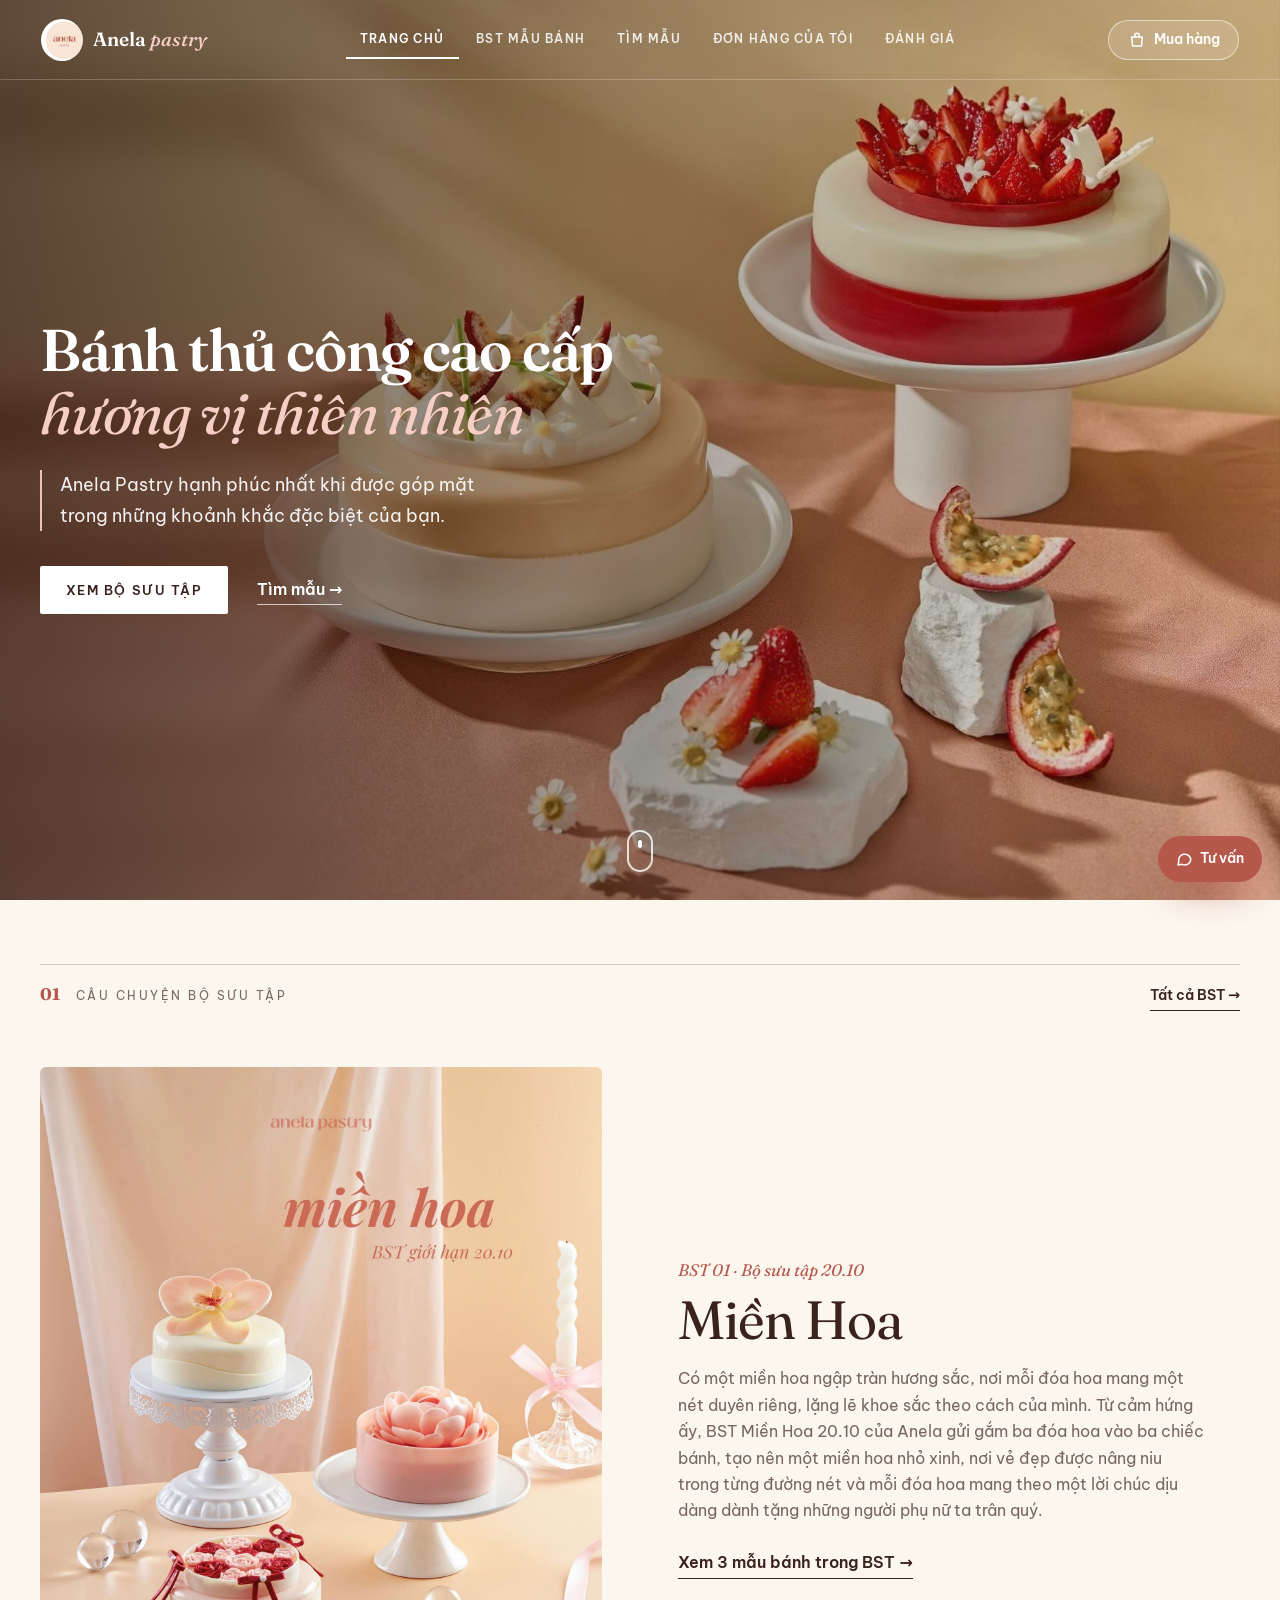
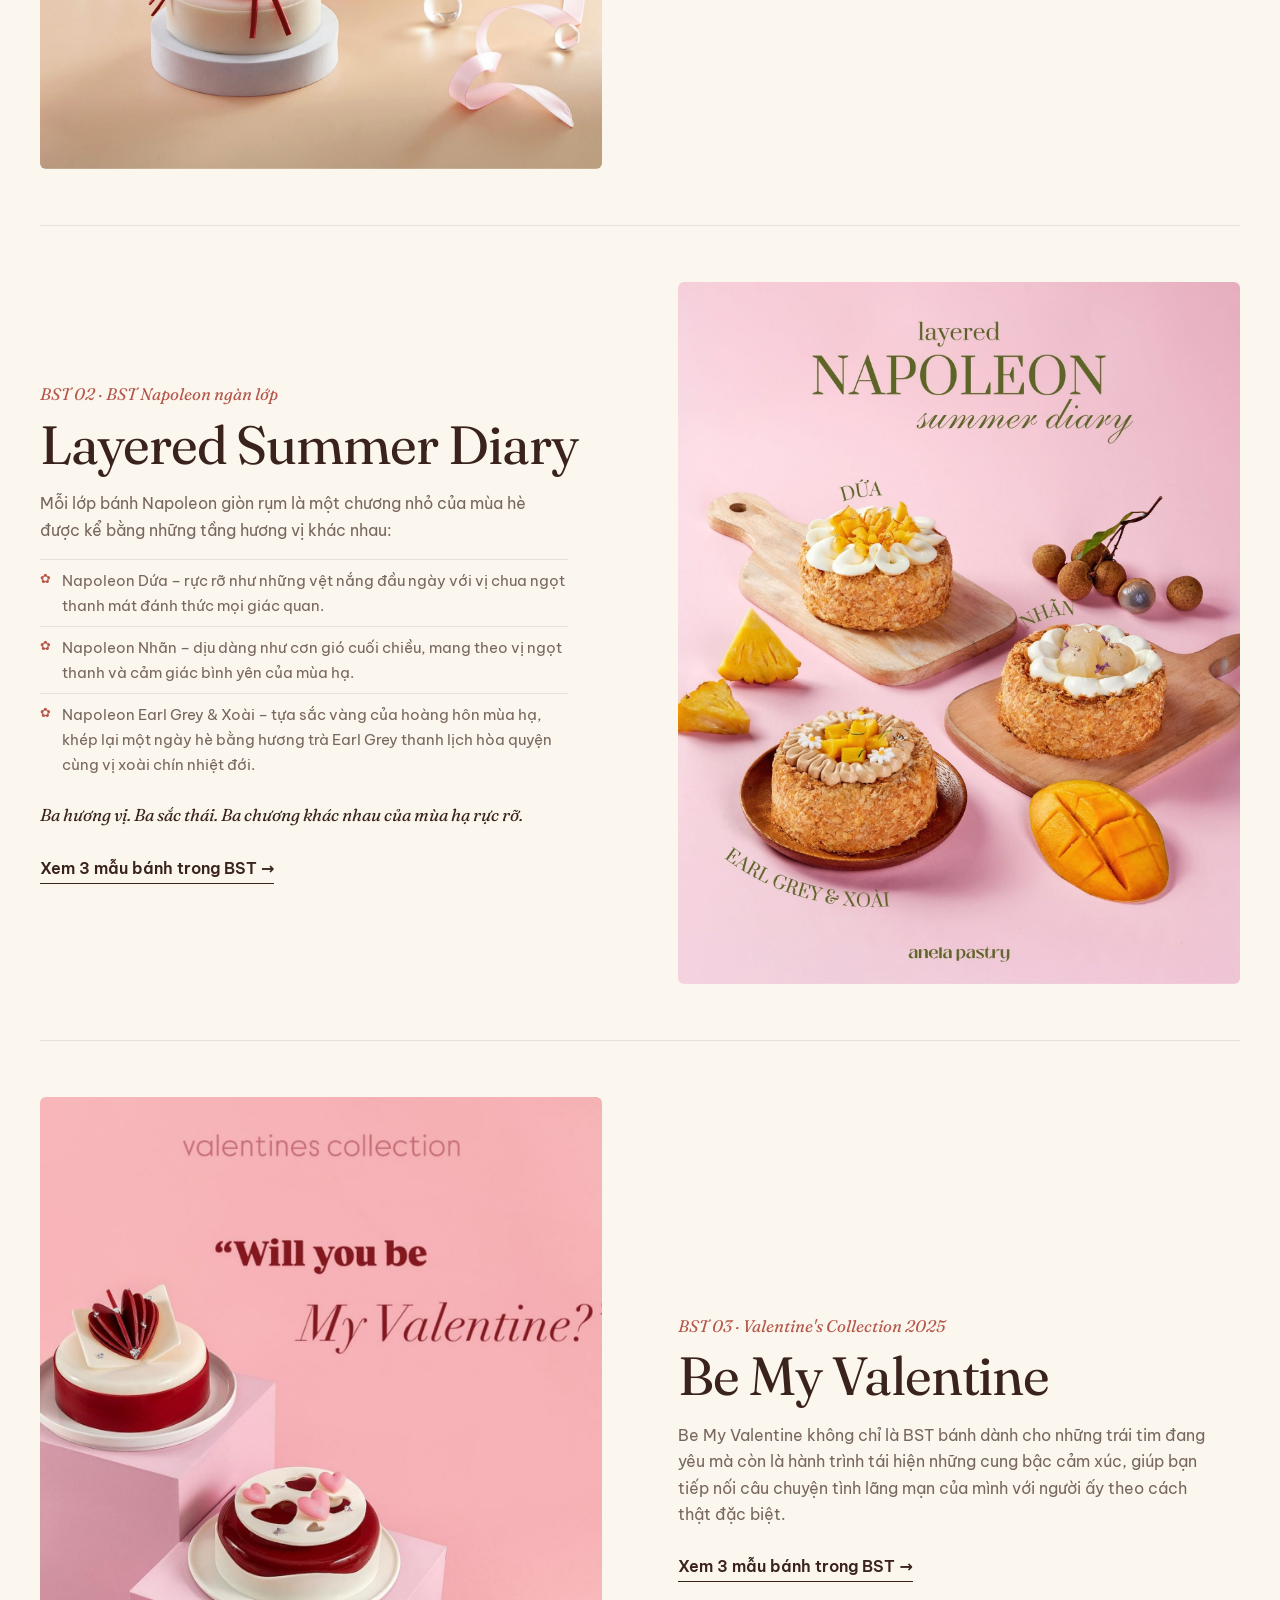
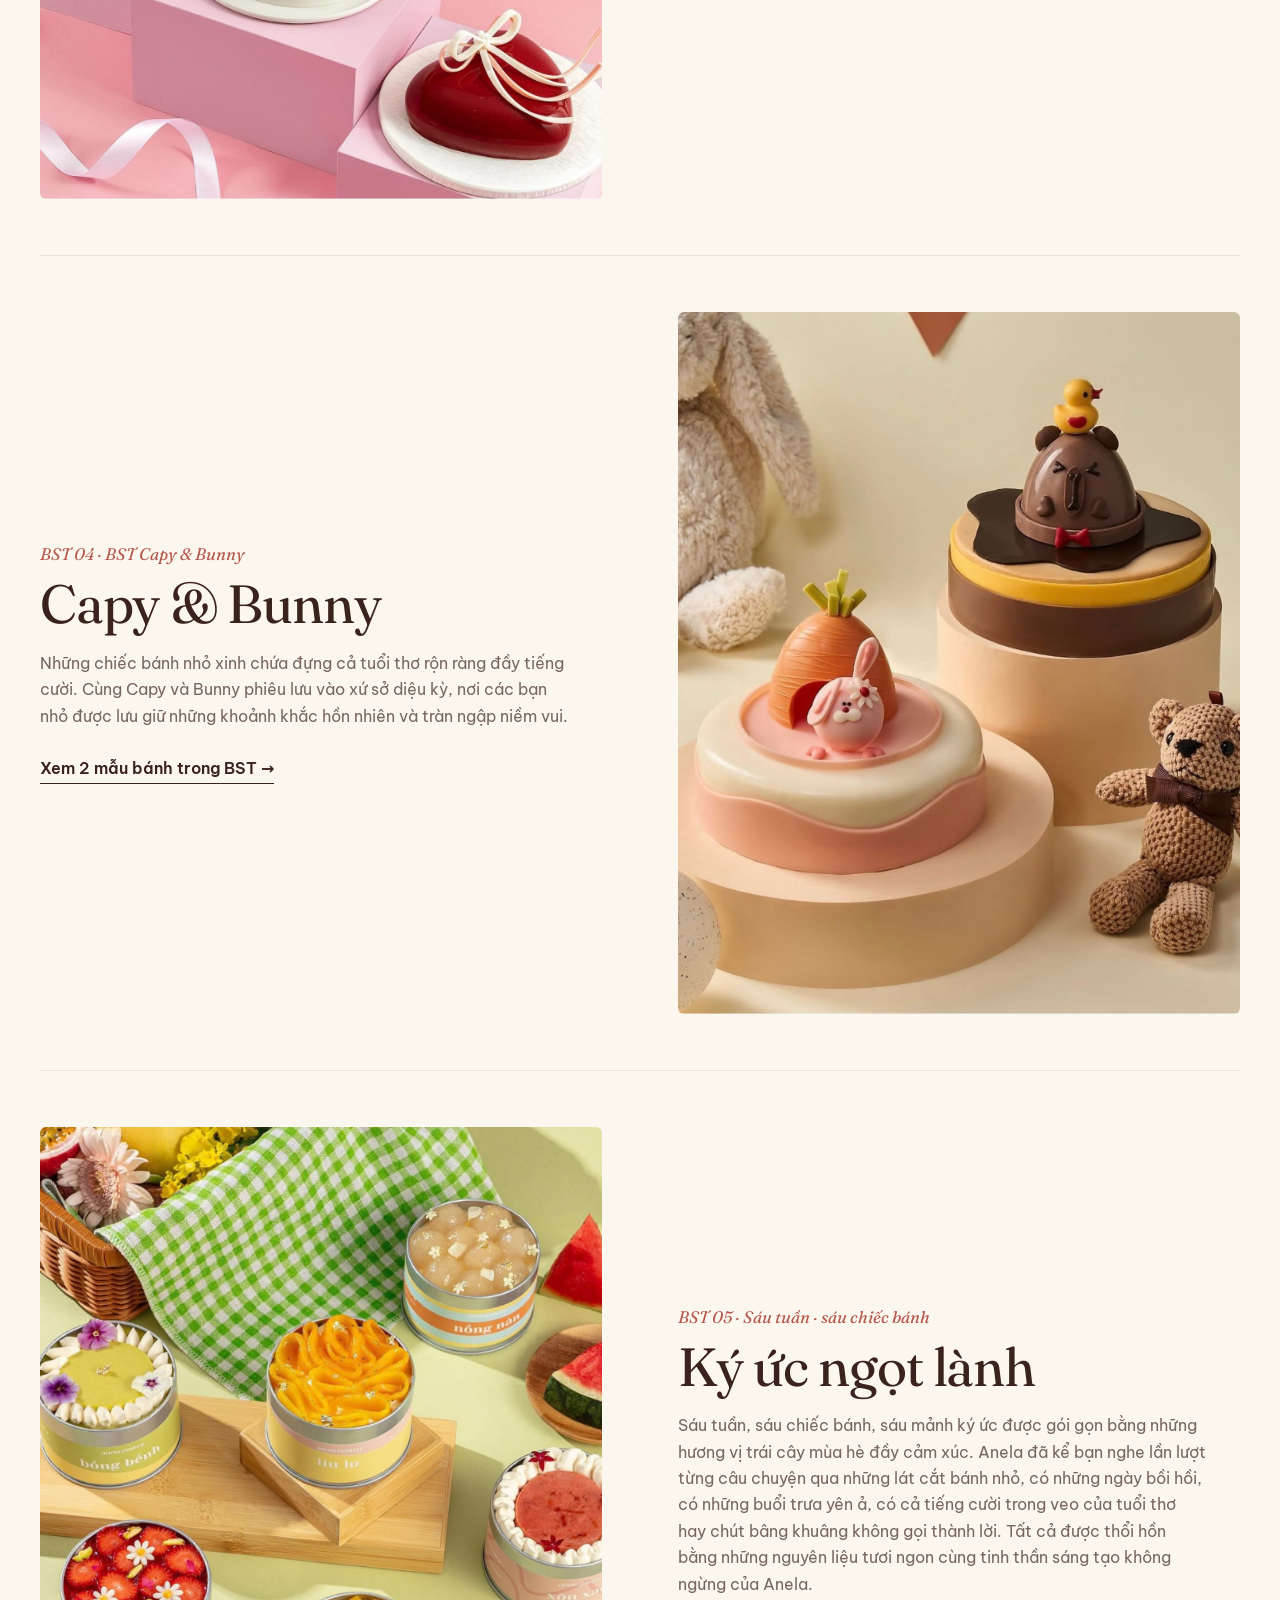
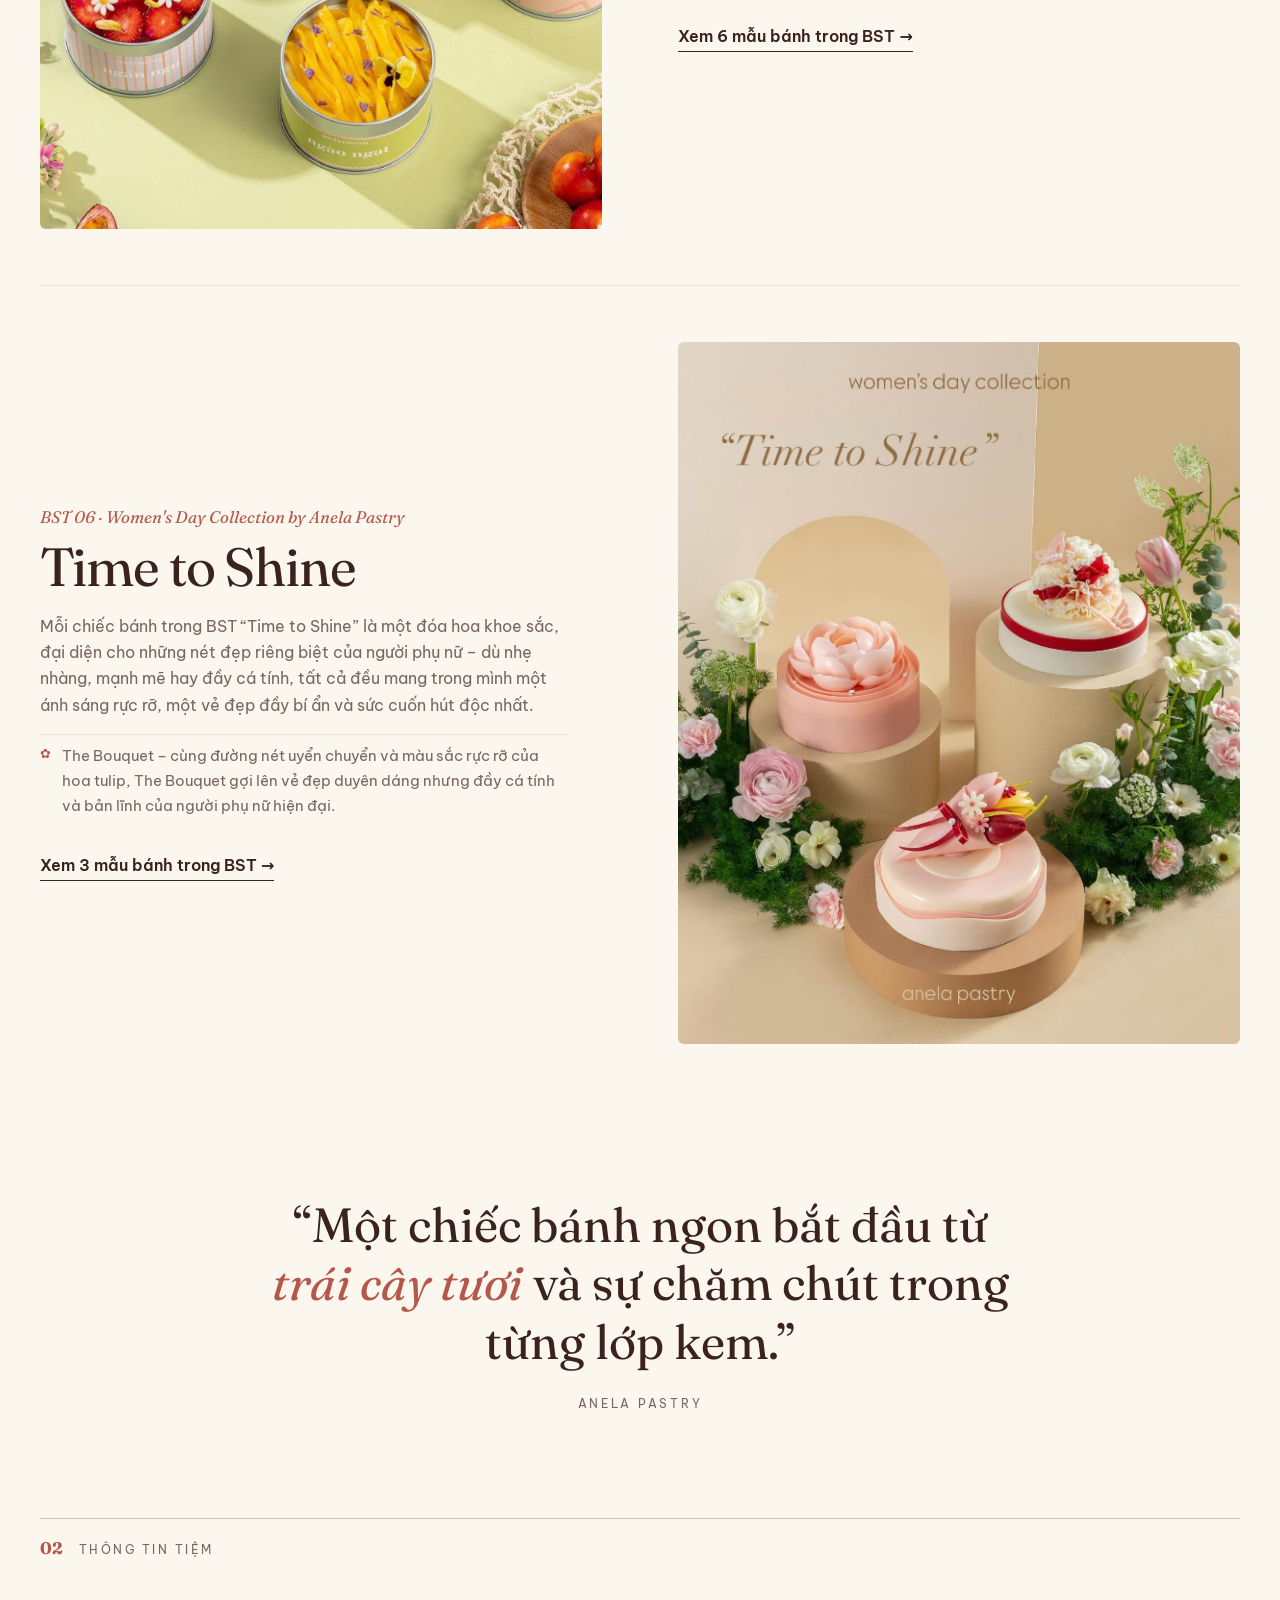
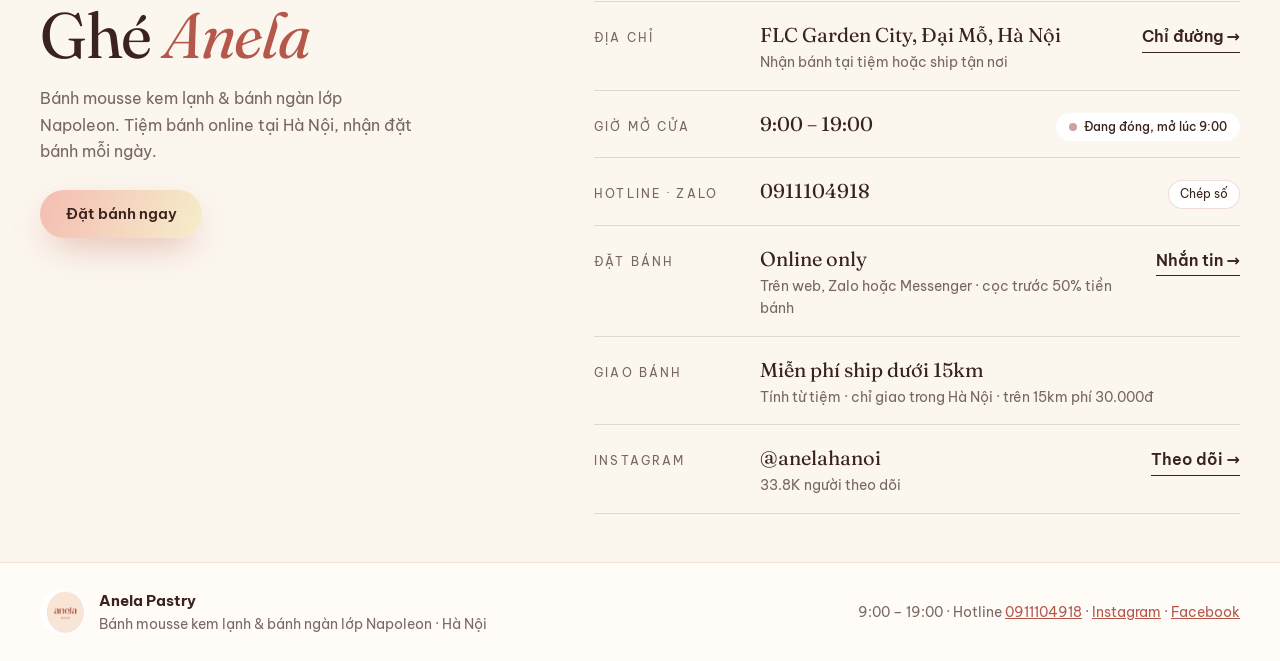
==== index.html @ 932317d9 "Web tiệm bánh Anela Pastry Trang chủ, BST mẫu bánh, Tìm mẫu, Mua hàng (phí ship theo phường/xã, cọc " ====
<!doctype html>
<html lang="vi">
<head>
  <meta charset="utf-8">
  <meta name="viewport" content="width=device-width, initial-scale=1">
  <title>Anela Pastry – Bánh mousse kem lạnh & ngàn lớp Hà Nội</title>
  <meta name="description" content="Anela Pastry – tiệm bánh online tại Hà Nội: bánh mousse kem lạnh, bánh ngàn lớp Napoleon, chiffon, cheesecake, bánh cưới. Nhận tại tiệm & ship tận nơi.">
  <link rel="icon" href="images/logo.png">
  <link rel="preconnect" href="https://fonts.googleapis.com">
  <link rel="preconnect" href="https://fonts.gstatic.com" crossorigin>
  <link href="https://fonts.googleapis.com/css2?family=Be+Vietnam+Pro:wght@300;400;500;600;700&family=Fraunces:ital,opsz,wght@0,9..144,400..700;1,9..144,400..700&display=swap" rel="stylesheet">
  <link rel="stylesheet" href="css/style.css">
</head>
<body data-page="home" class="phang">
  <div id="site-header"></div>

  <main>
    <section class="hero-anh">
      <div class="wrap hero-anh-noi">
        <h1><span>Bánh thủ công cao cấp</span> <em>hương vị thiên nhiên</em></h1>
        <p class="hero-quote">Anela Pastry hạnh phúc nhất khi được góp mặt trong những khoảnh khắc đặc biệt của bạn.</p>
        <div class="hero-actions">
          <a class="btn btn-sang" href="bo-suu-tap.html">Xem bộ sưu tập</a>
          <a class="hero-link" href="tim-mau.html">Tìm mẫu →</a>
        </div>
      </div>
      <a class="hero-cuon" href="#bst" aria-label="Cuộn xuống xem bộ sưu tập"></a>
    </section>

    <section class="wrap toc-khoi" id="bst">
      <div class="rule"><b>01</b> Câu chuyện bộ sưu tập <a class="text-link" href="bo-suu-tap.html">Tất cả BST →</a></div>
      <div id="stories"></div>
    </section>

    <section class="wrap pull">
      <blockquote>“Một chiếc bánh ngon bắt đầu từ <em>trái cây tươi</em> và sự chăm chút trong từng lớp kem.”</blockquote>
      <cite>Anela Pastry</cite>
    </section>

    <section class="wrap">
      <div class="rule"><b>02</b> Thông tin tiệm</div>
      <div class="visit" id="visit"></div>
    </section>
  </main>

  <div id="site-footer"></div>
  <script src="js/data.js"></script>
  <script src="js/app.js"></script>
</body>
</html>
---- css/style.css ----
/* =====================================================================
   ANELA PASTRY: nền kem hồng, khung kính, điểm nhấn hồng – kem – xanh lá
   Muốn đổi màu cả trang: sửa các biến trong :root
   ===================================================================== */
:root {
  --green: #A9D18E;
  --peach: #F2D1C2;
  --cream: #F5EBC9;
  --pink: #F6CEC6;

  --bg: #FAF0E6;
  --fg: #3A221D;
  --muted: rgba(58, 34, 29, .68);
  --accent: #B5574B;
  --accent-dark: #93423A;
  --ok: #4F8A36;
  --line: rgba(181, 87, 75, .16);
  --card: #FFFFFF;
  --khung: linear-gradient(165deg, rgba(255, 252, 247, .94) 0%, rgba(253, 234, 226, .9) 100%);
  --khung-vien: rgba(181, 87, 75, .2);
  --khung-bong: 0 18px 44px -22px rgba(140, 70, 50, .38);
  --grad: linear-gradient(110deg, #F6CEC6, #F5EBC9 45%, #A9D18E);
  --grad-chu: linear-gradient(110deg, #B5574B, #DE8170 42%, #6FA552 88%);
  --r: 26px;
  --font-display: "Fraunces", Georgia, serif;
  --font-body: "Be Vietnam Pro", system-ui, -apple-system, "Segoe UI", sans-serif;
}

*, *::before, *::after { box-sizing: border-box; }
html { -webkit-text-size-adjust: 100%; scroll-behavior: smooth; }
body {
  margin: 0;
  font-family: var(--font-body);
  font-size: 16px;
  line-height: 1.65;
  color: var(--fg);
  background: radial-gradient(1200px 700px at 80% -10%, #F6CEC6, transparent 70%), var(--bg);
  overflow-x: hidden;
  min-height: 100vh; display: flex; flex-direction: column;
}
img { max-width: 100%; display: block; }
a { color: inherit; }
h1, h2, h3, p, dl, dd, dt, ul, figure { margin: 0; }
ul { padding: 0; list-style: none; }
button, input, select, textarea { font: inherit; color: inherit; }
[hidden] { display: none !important; }
:focus-visible { outline: 2px solid var(--accent); outline-offset: 3px; border-radius: 8px; }
.sr-only { position: absolute; width: 1px; height: 1px; overflow: hidden; clip: rect(0 0 0 0); white-space: nowrap; }
.wrap { width: min(1200px, 100% - 32px); margin-inline: auto; }
.muted { color: var(--muted); }

.grad { background: var(--grad-chu); -webkit-background-clip: text; background-clip: text; color: transparent; }
h1, h2 { font-family: var(--font-display); font-weight: 600; line-height: 1.06; letter-spacing: -.02em; text-wrap: balance; }
h1 { font-size: clamp(2.5rem, 6.4vw, 5rem); margin-block: 1rem 1.1rem; }
h2 { font-size: clamp(2rem, 4.6vw, 3.3rem); }
h3 { font-family: var(--font-display); font-weight: 600; font-size: 1.22rem; line-height: 1.25; }
.eyebrow {
  display: inline-flex; align-items: center; gap: .6rem;
  font-size: .76rem; font-weight: 600; letter-spacing: .16em; text-transform: uppercase; color: var(--accent);
}
.eyebrow::before { content: ""; width: 28px; height: 2px; background: var(--grad-chu); border-radius: 2px; }
.eyebrow span { color: var(--muted); }

/* ---------- Nền lung linh ---------- */
.aurora { position: fixed; inset: 0; z-index: -2; overflow: hidden; pointer-events: none; }
.aurora i { position: absolute; width: 55vmax; height: 55vmax; border-radius: 50%; filter: blur(80px); opacity: .7; animation: troi 26s ease-in-out infinite alternate; }
.aurora i:nth-child(1) { background: #F6CEC6; left: -15vmax; top: -12vmax; }
.aurora i:nth-child(2) { background: #F5EBC9; right: -20vmax; top: 12vmax; animation-delay: -8s; }
.aurora i:nth-child(3) { background: #A9D18E; left: 10vmax; bottom: -34vmax; opacity: .45; animation-delay: -16s; }
@keyframes troi { to { transform: translate3d(5vmax, 7vmax, 0) scale(1.12); } }
.progress { position: fixed; top: 0; left: 0; right: 0; height: 3px; z-index: 120; background: var(--grad-chu); transform-origin: 0 50%; transform: scaleX(0); }

/* ---------- Nút ---------- */
.btn {
  display: inline-flex; align-items: center; justify-content: center; gap: .5rem;
  min-height: 48px; padding: .6rem 1.6rem; border-radius: 999px; border: 0; cursor: pointer;
  font-weight: 600; font-size: .95rem; text-decoration: none; color: var(--fg);
  transition: transform .3s cubic-bezier(.2, .9, .3, 1.4), box-shadow .3s, background-position .6s;
}
.btn:hover { transform: translateY(-2px); }
.btn:active { transform: translateY(0); }
.btn-primary { background: linear-gradient(110deg, #F4BDB2, #F5EBC9 50%, #A9D18E); background-size: 200% 100%; box-shadow: 0 14px 36px -12px rgba(200, 110, 90, .6); }
.btn-primary:hover { background-position: 100% 0; }
.btn-ghost { background: var(--card); border: 1px solid var(--khung-vien); }
.btn-accent { background: var(--accent); color: #fff; box-shadow: 0 14px 30px -14px rgba(181, 87, 75, .8); }
.btn-accent:hover { background: var(--accent-dark); }
.btn-sm { min-height: 40px; padding: .35rem 1.15rem; font-size: .88rem; white-space: nowrap; }
.btn-lg { min-height: 58px; font-size: 1.05rem; }
.btn-block { width: 100%; }
.btn[disabled] { opacity: .5; cursor: not-allowed; transform: none; }
.link-arrow { font-weight: 600; text-decoration: none; color: var(--accent); white-space: nowrap; }
.link-arrow:hover { text-decoration: underline; }
.link-btn { border: 0; background: none; padding: 0; color: var(--muted); font-size: .85rem; cursor: pointer; text-decoration: underline; }
.link-btn:hover { color: var(--accent); }

/* ---------- Menu trên cùng ---------- */
.nav {
  position: fixed; top: 14px; left: 50%; transform: translateX(-50%); z-index: 100;
  width: min(1200px, 100% - 24px);
  display: flex; align-items: center; justify-content: space-between; gap: 1rem;
  padding: 8px 8px 8px 12px; border-radius: 999px;
  background: rgba(255, 249, 244, .84); border: 1px solid var(--khung-vien);
  backdrop-filter: blur(16px) saturate(1.3); -webkit-backdrop-filter: blur(16px) saturate(1.3);
  box-shadow: 0 16px 40px -24px rgba(140, 70, 50, .45);
}
.brand { display: flex; align-items: center; gap: .6rem; text-decoration: none; flex: none; }
.brand img { width: 42px; height: 42px; border-radius: 50%; object-fit: cover; }
.brand span { font-family: var(--font-display); font-weight: 600; font-size: 1.2rem; }
.brand em { font-weight: 500; color: var(--accent); }
.links { display: flex; gap: .2rem; }
.links a {
  padding: .5rem .9rem; border-radius: 999px; text-decoration: none; font-size: .92rem; font-weight: 500; color: var(--muted);
  transition: background .25s, color .25s;
}
.links a:hover { color: var(--fg); background: rgba(246, 206, 198, .5); }
.links a.active { color: var(--fg); background: var(--pink); }
.nav-phai { display: flex; align-items: center; gap: .4rem; flex: none; }
.cart-count {
  min-width: 22px; height: 22px; padding: 0 6px; border-radius: 11px;
  background: var(--accent); color: #fff; font-size: .75rem; font-weight: 700; line-height: 22px; text-align: center;
}
.menu-toggle {
  display: none; width: 44px; height: 44px; border-radius: 50%; place-items: center; cursor: pointer;
  border: 1px solid var(--khung-vien); background: var(--card);
}
.menu-toggle svg { width: 20px; height: 20px; }

main { flex: 1; }
p, li { text-wrap: pretty; }
/* Số mẫu */
.so {
  display: inline-grid; place-items: center; min-width: 40px; height: 30px; padding: 0 .55rem; border-radius: 999px;
  font-family: var(--font-display); font-weight: 700; font-size: .9rem; background: var(--grad); color: var(--fg);
  box-shadow: 0 6px 14px -8px rgba(120, 50, 40, .6);
}

/* ---------- Ảnh bánh / hình minh hoạ ---------- */
.thumb {
  position: relative; overflow: hidden; aspect-ratio: 4 / 5;
  background: radial-gradient(circle at 50% 32%, #fff 0, var(--bg1, #FCEAE4) 46%, var(--bg2, #F2D1C2) 100%);
  display: grid; place-items: center;
}
.thumb svg.cake { width: 82%; height: auto; transition: transform .7s cubic-bezier(.2, .9, .2, 1); }
.thumb img { position: absolute; inset: 0; width: 100%; height: 100%; object-fit: cover; transition: transform .7s cubic-bezier(.2, .9, .2, 1); }
.thumb.square { aspect-ratio: 1; }

/* ---------- Khung kính ---------- */
.glass { background: var(--khung); border: 1px solid var(--khung-vien); border-radius: var(--r); box-shadow: var(--khung-bong); }
/* ---------- Khối chung ---------- */
.block { padding-block: 3.5rem; }
.block-head { display: flex; justify-content: space-between; align-items: flex-end; gap: 1rem; margin-bottom: 1.8rem; flex-wrap: wrap; }
.block-head h2 { margin-top: .5rem; }

/* ---------- Thẻ mẫu bánh ---------- */
.grid { display: grid; gap: 1.2rem; grid-template-columns: repeat(auto-fill, minmax(230px, 1fr)); }
.mau {
  border-radius: 22px; overflow: hidden; background: #FCE1DB; box-shadow: 0 18px 34px -26px rgba(120, 50, 40, .55);
  display: flex; flex-direction: column;
  animation: the-vao .7s cubic-bezier(.2, .9, .2, 1) backwards; animation-delay: calc(min(var(--i, 0), 12) * 50ms);
}
@keyframes the-vao { from { opacity: 0; transform: translateY(18px); } }
.mau-anh { position: relative; display: block; width: 100%; padding: 0; border: 0; background: none; cursor: zoom-in; }
.mau-anh:hover svg.cake, .mau-anh:hover img { transform: scale(1.05); }
.mau-anh .so { position: absolute; top: 12px; left: 12px; z-index: 3; }
.mau-anh .tag-moi {
  position: absolute; top: 12px; right: 12px; z-index: 3; padding: .2rem .7rem; border-radius: 999px;
  background: #fff; font-size: .72rem; font-weight: 700; letter-spacing: .08em; text-transform: uppercase; color: var(--accent);
}
.mau-info { padding: 1rem 1rem 1.1rem; display: grid; gap: .4rem; flex: 1; align-content: start; }
.mau-info h3 { font-size: 1.12rem; font-weight: 600; }
.mau-info h3 button { all: unset; cursor: pointer; }
.mau-info h3 button:hover { color: var(--accent); }
.mau-info h3 button:focus-visible { outline: 2px solid var(--accent); }
.hashtag { font-size: .8rem; color: var(--muted); line-height: 1.5; }
.mau-nut { display: flex; flex-wrap: wrap; gap: .5rem; margin-top: .45rem; }
.mau-nut > * {
  padding: .38rem .85rem; border-radius: 999px; font: inherit; font-size: .8rem; font-weight: 600;
  text-decoration: none; cursor: pointer; transition: background .2s, color .2s;
}
.nut-dat { border: 0; background: #fff; color: var(--fg); }
.nut-dat:hover { background: var(--fg); color: #fff; }
.nut-hoi { border: 1px solid var(--accent); color: var(--accent); background: transparent; }
.nut-hoi:hover { background: var(--accent); color: #fff; }
.empty { grid-column: 1 / -1; text-align: center; padding: 3rem 1.5rem; border: 2px dashed var(--khung-vien); border-radius: var(--r); color: var(--muted); }
.empty h3 { color: var(--fg); margin-bottom: .5rem; }
.empty p { max-width: 46ch; margin-inline: auto; text-wrap: balance; }
.empty .btn { margin-top: 1rem; }

/* ---------- Trạng thái mở cửa & nút chép số ---------- */
.status {
  display: inline-flex; align-items: center; gap: .45rem; margin: .6rem 0 .9rem; padding: .25rem .8rem; border-radius: 999px;
  background: #fff; font-size: .85rem; font-weight: 500;
}
.status::before { content: ""; width: 8px; height: 8px; border-radius: 50%; background: #C9A49A; }
.status.open::before { background: var(--ok); box-shadow: 0 0 0 4px rgba(79, 138, 54, .2); }
.chep { padding: .2rem .7rem; border-radius: 999px; border: 1px solid var(--khung-vien); background: #fff; font-size: .78rem; cursor: pointer; }
.chep:hover { background: var(--pink); }

/* ---------- Trang chủ kiểu tạp chí: nền phẳng, chữ lớn, nhiều khoảng trắng ---------- */
body.phang { background: #FBF6EE; }
body.phang .aurora { display: none; }
.text-link { font-weight: 600; text-decoration: none; color: var(--fg); border-bottom: 1px solid currentColor; padding-bottom: 2px; transition: color .2s; }
.text-link:hover { color: var(--accent); }

.kicker { font-size: .78rem; letter-spacing: .22em; text-transform: uppercase; color: var(--muted); }
.kicker b { color: var(--accent); font-weight: 600; }
.story h2 em, .pull em, .visit h2 em { font-style: italic; color: var(--accent); }

/* Màn hình đầu trang chủ: ảnh nền toàn màn hình.
   Ảnh gốc (hero-ngang.jpg) nằm sát phải, cao vừa màn hình nên luôn thấy trọn hai chiếc bánh, không phóng to;
   phần trống bên trái tô bằng màu tường/khăn lấy từ mép ảnh (hero-nen.png), lớp tối phủ lên để đặt chữ. */
.hero-anh {
  position: relative; isolation: isolate; min-height: 100vh; min-height: 100svh; display: flex; align-items: center; color: #fff;
  background: url("../images/hero-nen.png") left top / 100% 100% no-repeat #B98A6C;
}
.hero-anh::before, .hero-anh::after { content: ""; position: absolute; inset: 0; z-index: -1; }
.hero-anh::before {
  left: auto; width: min(100%, 118vh); width: min(100%, 118svh);
  background: url("../images/hero-ngang.jpg") center / cover no-repeat;
  -webkit-mask-image: linear-gradient(90deg, transparent 0, #000 16%); mask-image: linear-gradient(90deg, transparent 0, #000 16%);
}
.hero-anh::after { background: linear-gradient(90deg, rgba(40, 22, 16, .72) 0%, rgba(40, 22, 16, .45) 42%, rgba(40, 22, 16, .08) 100%); }
.hero-anh-noi { padding-block: 8rem 6rem; }
.hero-anh h1 { color: #fff; font-weight: 600; font-size: clamp(2rem, 4.6vw, 4.2rem); line-height: 1.08; margin: 0 0 1.6rem; }
.hero-anh h1 span { display: block; }
.hero-anh h1 em { display: block; font-weight: 400; font-style: italic; color: var(--pink); }
.hero-quote { max-width: 40ch; font-size: 1.12rem; line-height: 1.7; opacity: .92; padding-left: 1.1rem; border-left: 2px solid var(--pink); }
/* Màn dọc (điện thoại): dùng ảnh dọc gốc, chữ ở dưới */
@media (max-aspect-ratio: 1 / 1) {
  .hero-anh { align-items: flex-end; }
  .hero-anh::before { width: 100%; background: url("../images/hero.jpg") center 62% / cover no-repeat; -webkit-mask-image: none; mask-image: none; }
  .hero-anh::after { background: linear-gradient(180deg, rgba(40, 22, 16, .25) 0%, rgba(40, 22, 16, .78) 100%); }
  .hero-anh-noi { padding-block: 7rem 5.5rem; }
}
.hero-actions { display: flex; align-items: center; gap: 1.8rem; flex-wrap: wrap; margin-top: 2.2rem; }
.btn-sang { background: #fff; color: var(--fg); border-radius: 2px; text-transform: uppercase; letter-spacing: .12em; font-size: .82rem; }
.btn-sang:hover { background: var(--cream); }
.hero-link { color: #fff; text-decoration: none; font-weight: 600; border-bottom: 1px solid rgba(255, 255, 255, .7); padding-bottom: 2px; }
.hero-link:hover { border-bottom-color: #fff; }
.hero-cuon { position: absolute; left: 50%; bottom: 28px; width: 26px; height: 42px; margin-left: -13px; border: 2px solid rgba(255, 255, 255, .8); border-radius: 14px; }
.hero-cuon::after { content: ""; position: absolute; left: 50%; top: 8px; width: 4px; height: 8px; margin-left: -2px; border-radius: 2px; background: #fff; animation: cuon 1.8s ease-in-out infinite; }
@keyframes cuon { to { transform: translateY(12px); opacity: 0; } }

/* Menu trong suốt khi đang ở trên ảnh nền trang chủ */
.nav { transition: top .35s, width .35s, border-radius .35s, padding .35s, background .35s, box-shadow .35s, border-color .35s; }
.nav.tren-anh {
  top: 0; width: 100%; border-radius: 0; padding: 18px max(16px, calc((100% - 1200px) / 2));
  background: transparent; border-color: transparent; border-bottom-color: rgba(255, 255, 255, .22); box-shadow: none;
  backdrop-filter: none; -webkit-backdrop-filter: none;
}
.nav.tren-anh .brand span { color: #fff; }
.nav.tren-anh .brand em { color: var(--pink); }
.nav.tren-anh .nut-mua { background: rgba(255, 255, 255, .14); color: #fff; box-shadow: none; border: 1px solid rgba(255, 255, 255, .55); }
@media (min-width: 981px) {
  .nav.tren-anh .links a {
    color: rgba(255, 255, 255, .85); background: none; border-radius: 0; border-bottom: 2px solid transparent;
    text-transform: uppercase; letter-spacing: .1em; font-size: .78rem; font-weight: 600;
  }
  .nav.tren-anh .links a:hover, .nav.tren-anh .links a.active { color: #fff; background: none; border-bottom-color: #fff; }
}

/* Bộ sưu tập: ảnh vuông, tên ở giữa, nút xem */
.toc-khoi { padding-top: 4rem; scroll-margin-top: 20px; }
.toc-khoi .rule { margin-top: 0; }
.toc { display: grid; grid-template-columns: repeat(3, 1fr); gap: 3rem 2rem; text-align: center; }
.toc-item { display: block; text-decoration: none; }
.toc-item img { width: 100%; aspect-ratio: 1; object-fit: cover; border-radius: 2px; transition: transform .5s cubic-bezier(.2, .9, .2, 1), box-shadow .5s; }
.toc-item:hover img { transform: translateY(-6px); box-shadow: 0 24px 40px -24px rgba(90, 40, 30, .6); }
.toc-item b { display: block; margin-top: 1.1rem; font-family: var(--font-display); font-weight: 600; font-size: 1.3rem; line-height: 1.25; transition: color .2s; }
.toc-item:hover b { color: var(--accent); }
.toc-item small { display: block; margin-top: .2rem; color: var(--muted); font-size: .88rem; }
.toc-btn { display: inline-block; margin-top: .9rem; padding: .55rem 1.3rem; border-radius: 2px; background: var(--accent); color: #fff; font-size: .82rem; font-weight: 600; transition: background .2s; }
.toc-item:hover .toc-btn { background: var(--accent-dark); }

/* Ảnh bìa BST trong từng chương */
.bst-cover { display: block; overflow: hidden; border-radius: 6px; }
.bst-cover img { width: 100%; aspect-ratio: 4 / 5; object-fit: cover; transition: transform .8s cubic-bezier(.2, .9, .2, 1); }
.bst-cover:hover img { transform: scale(1.04); }
.bst-points { list-style: none; margin: 1rem 0 0; padding: 0; max-width: 48ch; }
.bst-points li { position: relative; padding: .5rem 0 .5rem 1.4rem; border-top: 1px solid rgba(58, 34, 29, .1); color: var(--muted); font-size: .95rem; }
.bst-points li::before { content: "✿"; position: absolute; left: 0; top: .5rem; color: var(--accent); font-size: .8rem; }
.story-text .origin { margin-top: 1rem; max-width: 48ch; }
.story-text .text-link { display: inline-block; margin-top: 1.6rem; }

/* Trang riêng của một BST */
.bst-hero { display: grid; grid-template-columns: 1fr 1fr; gap: clamp(2rem, 5vw, 5rem); align-items: center; padding-top: 6.5rem; }
.bst-hero-img img { width: 100%; border-radius: 6px; }
.bst-hero-text h1 { font-weight: 400; font-size: clamp(2.6rem, 5.6vw, 4.6rem); margin: .4rem 0 1rem; }
.bst-hero-text .kicker { margin-top: 1.4rem; }
.bst-hero-text .body { color: var(--muted); max-width: 48ch; }
.bst-hero-text .btn { margin-top: 1.8rem; }
.page-body .rule:first-child { margin-top: 0; }

/* Danh sách BST trên trang BST mẫu bánh */
.bst-grid { display: grid; grid-template-columns: repeat(3, 1fr); gap: 2.2rem 1.6rem; }
.bst-card { display: block; text-decoration: none; }
.bst-card img { width: 100%; aspect-ratio: 4 / 5; object-fit: cover; border-radius: 6px; transition: transform .5s cubic-bezier(.2, .9, .2, 1), box-shadow .5s; }
.bst-card:hover img { transform: translateY(-6px); box-shadow: 0 24px 40px -24px rgba(90, 40, 30, .6); }
.bst-card b { display: block; font-family: var(--font-display); font-weight: 500; font-size: 1.6rem; line-height: 1.2; transition: color .2s; }
.bst-card:hover b { color: var(--accent); }
.toc-so { display: block; margin-top: .8rem; font-family: var(--font-display); font-style: italic; font-size: .85rem; color: var(--accent); }
.bst-card small { color: var(--muted); font-style: italic; font-family: var(--font-display); }

.rule {
  display: flex; align-items: baseline; gap: 1rem; margin-top: 5.5rem; padding-top: 1rem;
  border-top: 1px solid rgba(58, 34, 29, .22);
  font-size: .78rem; letter-spacing: .2em; text-transform: uppercase; color: var(--muted);
}
.rule b { font-family: var(--font-display); font-size: 1.05rem; letter-spacing: 0; color: var(--accent); }
.rule .text-link { margin-left: auto; letter-spacing: 0; text-transform: none; font-size: .9rem; }

.story { display: grid; grid-template-columns: 1fr 1fr; gap: clamp(2rem, 6vw, 6rem); align-items: center; padding-block: 3.5rem; border-bottom: 1px solid rgba(58, 34, 29, .1); }
.story:last-child { border-bottom: 0; }
.story:nth-child(even) .story-img { order: 2; }
.story-img .thumb { border-radius: 6px; aspect-ratio: 1; }
.story-img .thumb svg.cake { width: 72%; }
.story-so { font-family: var(--font-display); font-style: italic; font-size: 1.05rem; color: var(--accent); }
.story h2 { font-weight: 400; font-size: clamp(2.1rem, 4.2vw, 3.4rem); margin: .4rem 0 .2rem; }
.story .sub { font-family: var(--font-display); font-style: italic; font-size: 1.3rem; color: var(--muted); }
.story .body { margin-top: 1.1rem; max-width: 48ch; color: var(--muted); }
.origin { font-family: var(--font-display); font-style: italic; font-size: 1.08rem; line-height: 1.6; }

.pull { text-align: center; padding-block: 6rem 1rem; }
.pull blockquote { margin: 0 auto; max-width: 24ch; font-family: var(--font-display); font-size: clamp(1.9rem, 4vw, 3rem); line-height: 1.22; }
.pull cite { display: block; margin-top: 1.4rem; font-style: normal; font-size: .78rem; letter-spacing: .22em; text-transform: uppercase; color: var(--muted); }


.visit { display: grid; grid-template-columns: .85fr 1.15fr; gap: clamp(2rem, 6vw, 5rem); padding-top: 2.4rem; }
.visit h2 { font-weight: 400; font-size: clamp(2.6rem, 5vw, 4.2rem); }
.visit-head .muted { margin: 1rem 0 1.6rem; max-width: 34ch; }
.visit-list > div {
  display: grid; grid-template-columns: 150px 1fr auto; gap: 1rem; align-items: baseline;
  padding: 1rem 0; border-top: 1px solid rgba(58, 34, 29, .14);
}
.visit-list > div:last-child { border-bottom: 1px solid rgba(58, 34, 29, .14); }
.visit-list dt { font-size: .74rem; letter-spacing: .18em; text-transform: uppercase; color: var(--muted); }
.visit-list dd { font-family: var(--font-display); font-size: 1.25rem; }
.visit-list dd a { text-decoration: none; }
.visit-list dd small { display: block; font-family: var(--font-body); font-size: .85rem; color: var(--muted); }
.visit-list .status { margin: 0; font-size: .78rem; }

/* ---------- Đầu trang con ---------- */
.page-hero { padding-block: 7.5rem 1.2rem; }
.page-hero h1 { font-size: clamp(2.4rem, 5.6vw, 4.2rem); margin-block: .8rem .6rem; }
.page-hero p { color: var(--muted); max-width: 640px; }
.crumbs { display: inline-flex; align-items: center; gap: .6rem; font-size: .76rem; font-weight: 600; letter-spacing: .16em; text-transform: uppercase; color: var(--accent); }
.crumbs::before { content: ""; width: 28px; height: 2px; background: var(--grad-chu); border-radius: 2px; }
.crumbs a { color: var(--muted); text-decoration: none; }
section.page-body { padding-block: 1.2rem 4rem; }

/* ---------- Tìm mẫu ---------- */
.tim-o {
  display: flex; align-items: center; gap: .7rem; margin-top: 1.6rem; padding: .95rem 1.3rem;
  border-radius: 999px; background: #fff; border: 1px solid var(--khung-vien); box-shadow: var(--khung-bong);
}
.tim-o svg { width: 18px; height: 18px; flex: none; color: var(--muted); }
.tim-o input { flex: 1; min-width: 0; border: 0; background: transparent; outline: none; font: inherit; font-size: 1rem; }
.tim-goi { display: flex; flex-wrap: wrap; gap: .5rem; margin-top: 1rem; }
.tim-goi button {
  padding: .35rem .9rem; border-radius: 999px; border: 1px solid var(--khung-vien); background: #fff;
  font: inherit; font-size: .82rem; cursor: pointer; transition: background .2s, transform .2s;
}
.tim-goi button:hover { background: var(--pink); transform: translateY(-2px); }
.tim-dem { margin: 0 0 1.4rem; color: var(--muted); }

/* ---------- Biểu mẫu ---------- */
.field { display: flex; flex-direction: column; gap: .4rem; margin-bottom: 1rem; }
.field label, .field-label { font-size: .88rem; font-weight: 600; }
.input {
  width: 100%; padding: .75rem 1rem; border: 1px solid var(--khung-vien); border-radius: 14px; background: #fff;
  transition: border-color .2s, box-shadow .2s;
}
.input:focus { outline: none; border-color: var(--accent); box-shadow: 0 0 0 4px rgba(181, 87, 75, .14); }
textarea.input { min-height: 90px; resize: vertical; }
.row-2 { display: grid; grid-template-columns: 1fr 1fr; gap: 0 1rem; }
.req { color: var(--accent); }
.hint { font-size: .82rem; color: var(--muted); }
.choice-group { display: flex; flex-wrap: wrap; gap: .45rem; }
.choice { position: relative; }
.choice input { position: absolute; opacity: 0; inset: 0; cursor: pointer; }
.choice span { display: inline-block; padding: .5rem 1rem; border-radius: 999px; border: 1px solid var(--khung-vien); background: #fff; font-size: .9rem; cursor: pointer; transition: background .2s; }
.choice input:checked + span { background: var(--fg); border-color: var(--fg); color: #fff; }
.choice input:focus-visible + span { outline: 2px solid var(--accent); outline-offset: 2px; }

/* ---------- Hộp xem mẫu ---------- */
dialog.modal {
  border: 0; padding: 0; border-radius: 30px; width: min(940px, 100% - 24px); max-height: calc(100vh - 32px);
  background: #FFFAF6; color: var(--fg); box-shadow: 0 40px 90px -30px rgba(70, 30, 20, .55);
}
dialog.modal::backdrop { background: rgba(58, 34, 29, .45); backdrop-filter: blur(4px); }
.modal-body { display: grid; grid-template-columns: 1fr 1fr; }
.modal-body > .thumb { aspect-ratio: auto; min-height: 420px; height: 100%; }
.modal-body > .thumb .so { position: absolute; top: 18px; left: 18px; z-index: 3; }
.anh-phu { position: absolute; left: 16px; bottom: 16px; z-index: 3; display: flex; gap: 8px; }
.anh-phu button { width: 58px; height: 58px; padding: 0; border: 2px solid rgba(255, 255, 255, .7); border-radius: 12px; overflow: hidden; cursor: pointer; background: #fff; }
.anh-phu button.on { border-color: #fff; box-shadow: 0 0 0 2px var(--accent); }
.thumb .anh-phu img { position: static; width: 100%; height: 100%; object-fit: cover; }
.modal-info { padding: 2rem 2rem 1.8rem; overflow-y: auto; max-height: calc(100vh - 32px); }
.modal-info h2 { font-size: clamp(1.8rem, 3vw, 2.4rem); margin: .4rem 0 .5rem; }
.modal-info .desc { color: var(--muted); margin-bottom: .8rem; }
.modal-close {
  position: absolute; top: 14px; right: 14px; z-index: 5; width: 42px; height: 42px; border-radius: 50%; border: 0;
  display: grid; place-items: center; background: #fff; cursor: pointer; box-shadow: 0 8px 20px -10px rgba(70, 30, 20, .5);
}
.modal-close svg { width: 18px; height: 18px; }
.price-now { font-weight: 600; color: var(--accent); margin-bottom: 1.1rem; }
.qty { align-self: flex-start; display: inline-flex; align-items: center; border: 1px solid var(--khung-vien); border-radius: 999px; overflow: hidden; background: #fff; }
.qty button { width: 40px; height: 40px; border: 0; background: #fff; cursor: pointer; font-size: 1.1rem; }
.qty button:hover { background: var(--pink); }
.qty input { width: 44px; border: 0; text-align: center; font-weight: 700; -moz-appearance: textfield; background: #fff; }
.qty input::-webkit-outer-spin-button, .qty input::-webkit-inner-spin-button { -webkit-appearance: none; }
.modal-actions { display: grid; grid-template-columns: 1fr 1fr; gap: .6rem; margin-top: .6rem; }

/* ---------- Mua hàng ---------- */
.checkout { display: grid; grid-template-columns: 1.05fr .95fr; gap: 1.4rem; align-items: start; }
.panel { background: var(--khung); border: 1px solid var(--khung-vien); border-radius: var(--r); box-shadow: var(--khung-bong); padding: 1.6rem 1.8rem; }
.panel h2 { font-size: 1.7rem; margin-bottom: 1rem; }
.panel + .panel { margin-top: 1.4rem; }
.cart-item { display: grid; grid-template-columns: 84px 1fr auto; gap: 1rem; align-items: center; padding: .9rem 0; border-bottom: 1px solid var(--line); }
.cart-item:last-child { border-bottom: 0; }
.cart-item .thumb { aspect-ratio: 1; border-radius: 16px; }
.cart-item h3 { font-size: 1.1rem; }
.cart-item .meta { font-size: .88rem; color: var(--muted); }
.cart-item .line-price { font-weight: 700; color: var(--accent); }
.summary-row { display: flex; justify-content: space-between; gap: 1rem; padding: .35rem 0; }
.summary-row.total { border-top: 1px solid var(--khung-vien); margin-top: .5rem; padding-top: .8rem; font-weight: 700; font-size: 1.15rem; }
.summary-row.total span:last-child { color: var(--accent); }
.summary-row.coc { margin-top: .7rem; padding: .6rem .85rem; border-radius: 12px; background: var(--pink); font-weight: 600; }
.coc-box { display: inline-block; margin: .2rem 0 1rem; padding: .7rem 1.1rem; border-radius: 14px; background: var(--pink); }
.bank-box { background: #fff; border-radius: 16px; padding: .8rem 1rem; font-size: .9rem; margin-bottom: 1rem; }
.success { text-align: center; max-width: 700px; margin: 0 auto; }
.success .tick { width: 74px; height: 74px; margin: 0 auto 1rem; border-radius: 50%; background: var(--grad); display: grid; place-items: center; font-size: 2rem; }
.order-code { display: inline-block; font-family: var(--font-display); font-size: 2rem; font-weight: 700; padding: .2rem 1.2rem; border-radius: 16px; background: #fff; margin: .4rem 0 1rem; }
.send-actions { display: flex; flex-wrap: wrap; justify-content: center; gap: .5rem; margin: 1rem 0; }
.success pre { text-align: left; white-space: pre-wrap; background: #fff; padding: 1rem; border-radius: 16px; font-size: .88rem; font-family: var(--font-body); }

/* ---------- Đơn hàng ---------- */
.lookup { display: flex; gap: .5rem; padding: .4rem; max-width: 620px; margin-bottom: 2rem; border-radius: 999px; background: #fff; border: 1px solid var(--line); box-shadow: var(--khung-bong); }
.lookup input { flex: 1; min-width: 0; padding: .6rem 1rem; border: 0; background: transparent; outline: none; }
#orders-heading { margin: 2.6rem 0 1.2rem; font-size: 1.6rem; }
.orders-body { max-width: 900px; }
.order-card { background: var(--khung); border: 1px solid var(--khung-vien); border-radius: var(--r); box-shadow: var(--khung-bong); padding: 1.4rem 1.6rem; margin-bottom: 1.1rem; }
.order-head { display: flex; justify-content: space-between; align-items: center; gap: .6rem; flex-wrap: wrap; padding-bottom: .8rem; margin-bottom: .8rem; border-bottom: 1px solid var(--line); }
.order-head h3 { font-size: 1.35rem; }
.order-card .status { margin: 0; }
.order-lines li { display: flex; justify-content: space-between; gap: .8rem; padding: .2rem 0; }
.order-meta { display: grid; grid-template-columns: repeat(auto-fit, minmax(210px, 1fr)); gap: .2rem 1.2rem; font-size: .88rem; color: var(--muted); margin-top: .7rem; }
.order-meta b { color: var(--fg); font-weight: 600; }
.order-foot { display: flex; justify-content: space-between; align-items: center; flex-wrap: wrap; gap: .8rem; margin-top: 1rem; }
.order-foot .send-actions { margin: 0; }

/* ---------- Đánh giá ---------- */
.review-layout { display: grid; grid-template-columns: 360px 1fr; gap: 1.4rem; align-items: start; }
.rating-summary { text-align: center; }
.rating-big { font-family: var(--font-display); font-size: 4rem; font-weight: 700; line-height: 1; }
.stars { color: #E2A33B; letter-spacing: 2px; }
.stars .off { color: rgba(58, 34, 29, .15); }
.dist { margin-top: 1rem; display: grid; gap: .35rem; }
.dist-row { display: grid; grid-template-columns: 34px 1fr 28px; gap: .5rem; align-items: center; font-size: .8rem; color: var(--muted); }
.dist-bar { height: 8px; border-radius: 4px; background: rgba(58, 34, 29, .08); overflow: hidden; }
.dist-bar i { display: block; height: 100%; background: var(--grad); }
.review { background: var(--khung); border: 1px solid var(--khung-vien); border-radius: var(--r); padding: 1.3rem 1.5rem; margin-bottom: 1rem; }
.review-head { display: flex; justify-content: space-between; gap: .5rem; flex-wrap: wrap; }
.review-head small { color: var(--muted); }
.review .about-product { font-size: .8rem; color: var(--ok); font-weight: 600; }
.review p { margin-top: .4rem; }
.star-input { display: inline-flex; flex-direction: row-reverse; justify-content: flex-end; gap: 2px; }
.star-input input { position: absolute; opacity: 0; width: 1px; height: 1px; }
.star-input label { font-size: 2rem; line-height: 1; color: rgba(58, 34, 29, .15); cursor: pointer; }
.star-input input:checked ~ label, .star-input label:hover, .star-input label:hover ~ label { color: #E2A33B; }
.star-input input:focus-visible + label { outline: 2px solid var(--accent); border-radius: 4px; }

/* ---------- Chân trang ---------- */
.site-footer { margin-top: 3rem; padding-block: 1.6rem; background: rgba(255, 252, 248, .9); border-top: 1px solid var(--line); }
.footer-inner { display: flex; justify-content: space-between; align-items: center; gap: 1rem; flex-wrap: wrap; font-size: .85rem; color: var(--muted); }
.footer-brand { display: flex; align-items: center; gap: .8rem; }
.footer-brand img { width: 46px; height: 46px; border-radius: 50%; }
.footer-brand b { display: block; color: var(--fg); font-size: .95rem; }
.site-footer a { color: var(--accent); }

/* Nút tư vấn nổi */
.fab {
  position: fixed; right: 18px; bottom: 18px; z-index: 90;
  display: inline-flex; align-items: center; gap: .45rem; padding: .7rem 1.1rem; border-radius: 999px;
  background: var(--accent); color: #fff; text-decoration: none; font-weight: 600; font-size: .9rem;
  box-shadow: 0 16px 34px -12px rgba(181, 87, 75, .8);
}
.fab:hover { background: var(--accent-dark); }
.fab svg { width: 18px; height: 18px; }

/* Thông báo nhỏ */
.toast {
  position: fixed; left: 50%; bottom: 24px; z-index: 200; transform: translate(-50%, 160%);
  max-width: calc(100% - 32px); padding: .75rem 1.3rem; border-radius: 999px; background: var(--fg); color: #fff; font-size: .92rem;
  box-shadow: 0 16px 34px -12px rgba(0, 0, 0, .4); transition: transform .35s cubic-bezier(.2, .9, .3, 1.2);
}
.toast.show { transform: translate(-50%, 0); }
.toast a { color: var(--green); font-weight: 700; margin-left: .4rem; }

/* ---------- Máy tính bảng & điện thoại ---------- */
@media (max-width: 1080px) {
  .links a { padding: .5rem .6rem; font-size: .86rem; }
}
@media (max-width: 980px) {
  .nav { border-radius: 26px; }
  .links {
    display: none; position: absolute; top: calc(100% + 8px); left: 0; right: 0; flex-direction: column; gap: 0;
    padding: .5rem; border-radius: 22px; background: rgba(255, 249, 244, .97); border: 1px solid var(--khung-vien); box-shadow: var(--khung-bong);
  }
  .links.open { display: flex; }
  .links a { padding: .8rem 1rem; font-size: 1rem; }
  .menu-toggle { display: grid; }
  .checkout, .review-layout { grid-template-columns: 1fr; }
  .visit { grid-template-columns: 1fr; }
  .toc { grid-template-columns: repeat(2, 1fr); }
}
@media (max-width: 760px) {
  .hero-anh-noi { padding-block: 7rem 5.5rem; }
  .hero-quote { font-size: 1rem; }
  .toc-khoi { padding-top: 3.5rem; }
  .toc { gap: 2rem .9rem; }
  .toc-item b { font-size: 1.05rem; }
  .toc-item small { font-size: .8rem; }
  .toc-btn { padding: .45rem .9rem; font-size: .76rem; }
  .bst-hero { grid-template-columns: 1fr; }
  .bst-grid { grid-template-columns: repeat(2, 1fr); gap: 1.6rem 1rem; }
  .bst-card b { font-size: 1.2rem; }
  .rule { margin-top: 3.5rem; flex-wrap: wrap; }
  .story { grid-template-columns: 1fr; gap: 1.6rem; padding-block: 2.6rem; }
  .story:nth-child(even) .story-img { order: 0; }
  .story-img .thumb { aspect-ratio: 4 / 3; }
  .story-img .thumb svg.cake { width: 58%; }
  .pull { padding-block: 4rem 0; }
  .visit-list > div { grid-template-columns: 1fr auto; }
  .visit-list dt { grid-column: 1 / -1; }
}
@media (max-width: 640px) {
  .brand span { display: none; }
  .nut-mua .chu { display: none; }
  .grid { grid-template-columns: repeat(2, minmax(0, 1fr)); gap: .8rem; }
  .mau-info { padding: .7rem .8rem .9rem; }
  .mau-info h3 { font-size: 1.02rem; }
  .row-2 { grid-template-columns: 1fr; }
  .modal-body { grid-template-columns: 1fr; }
  .modal-body > .thumb { min-height: 0; aspect-ratio: 4 / 3; }
  .modal-info { max-height: none; padding: 1.4rem 1.2rem; }
  dialog.modal { overflow-y: auto; }
  .modal-actions { grid-template-columns: 1fr; }
  .cart-item { grid-template-columns: 64px 1fr; }
  .cart-item .line-price { grid-column: 2; }
  .lookup { border-radius: 24px; }
  .fab .chu { display: none; }
}
@media (prefers-reduced-motion: reduce) {
  html { scroll-behavior: auto; }
  *, *::before, *::after { animation-duration: .01ms !important; animation-iteration-count: 1 !important; transition-duration: .01ms !important; }
}
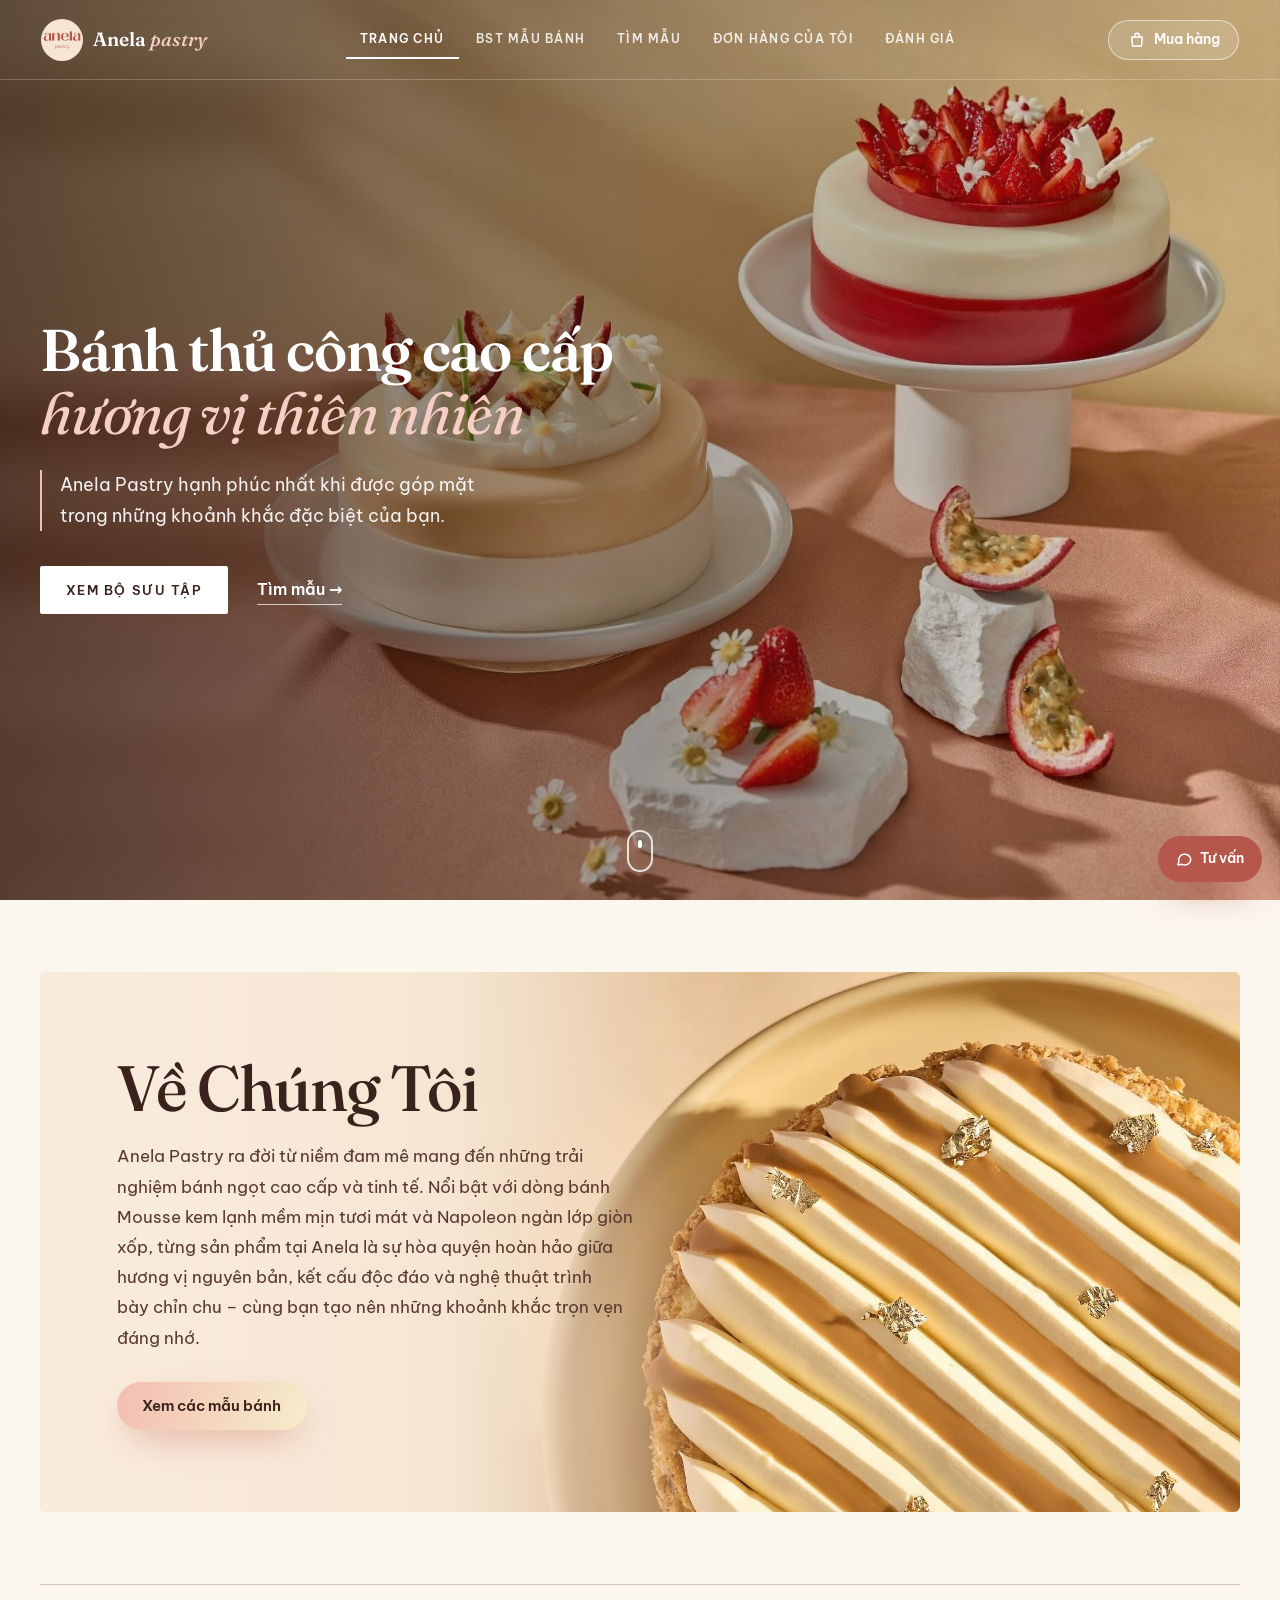
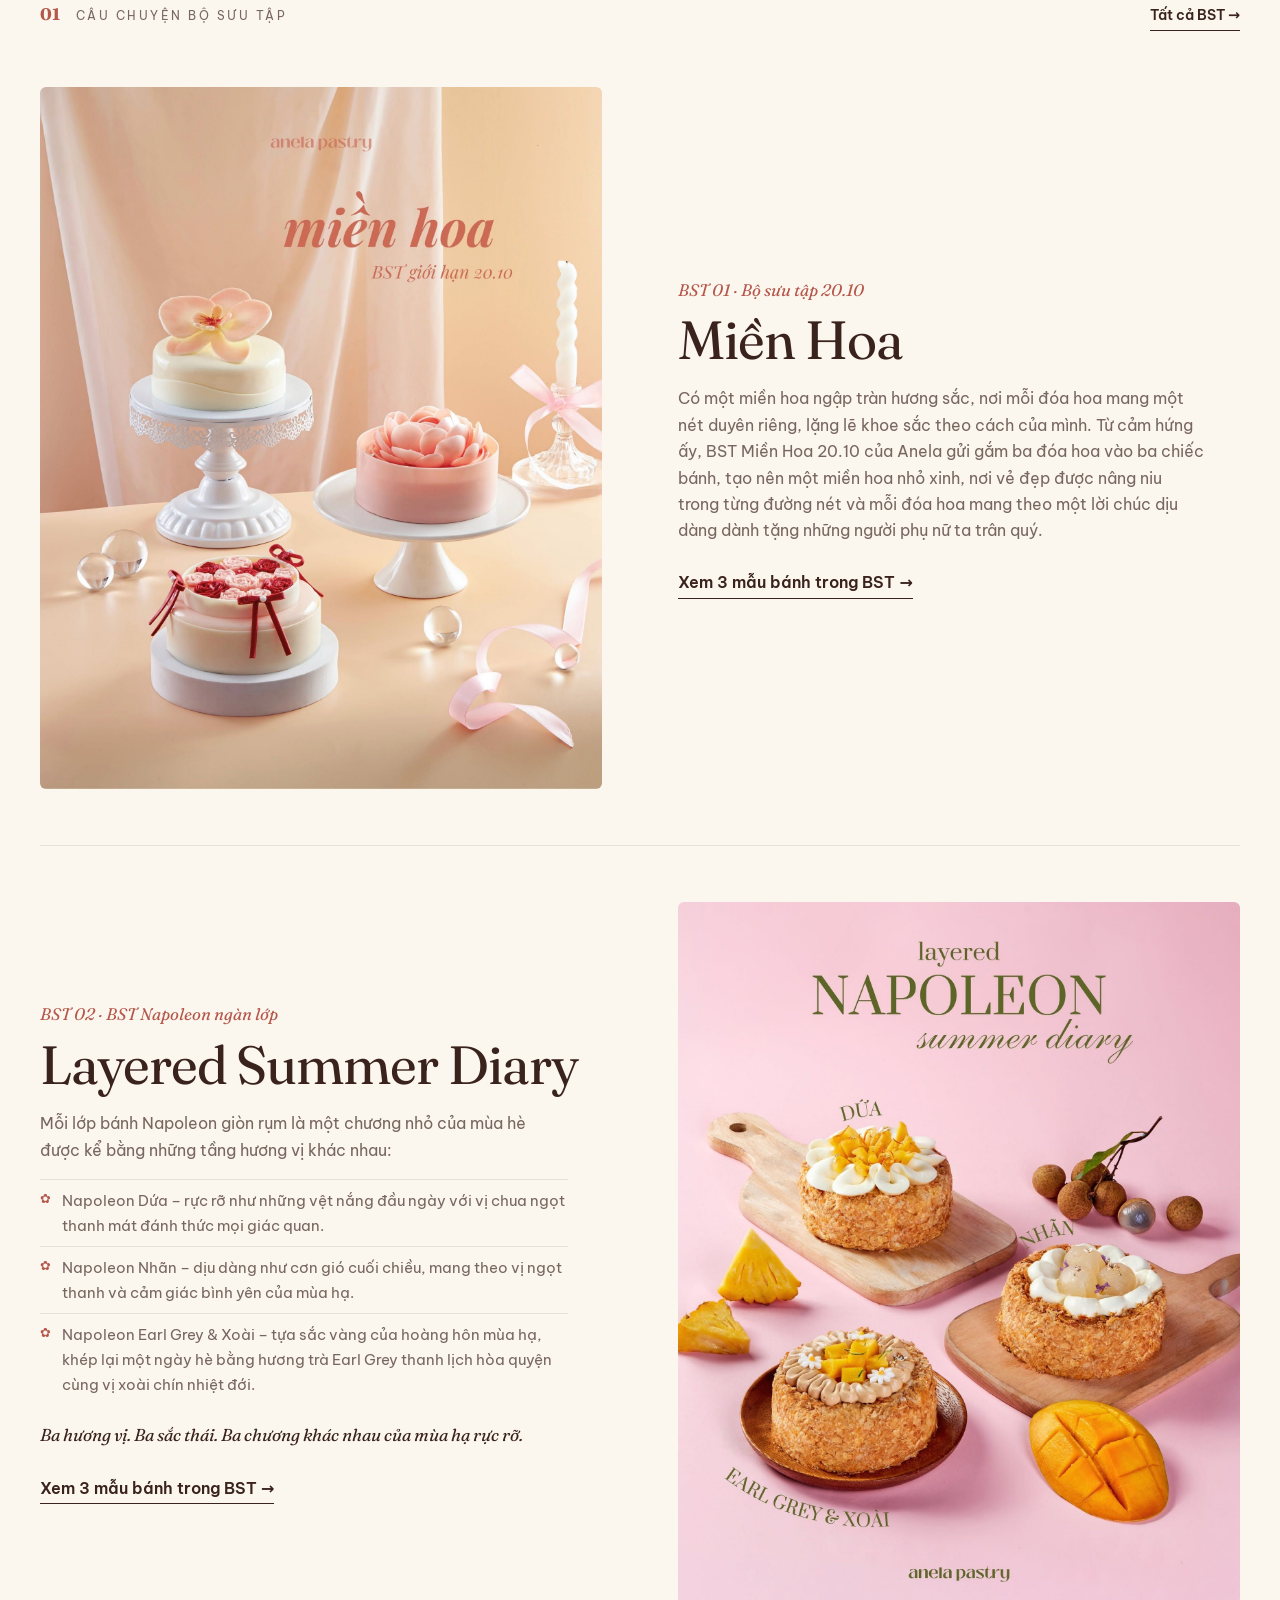
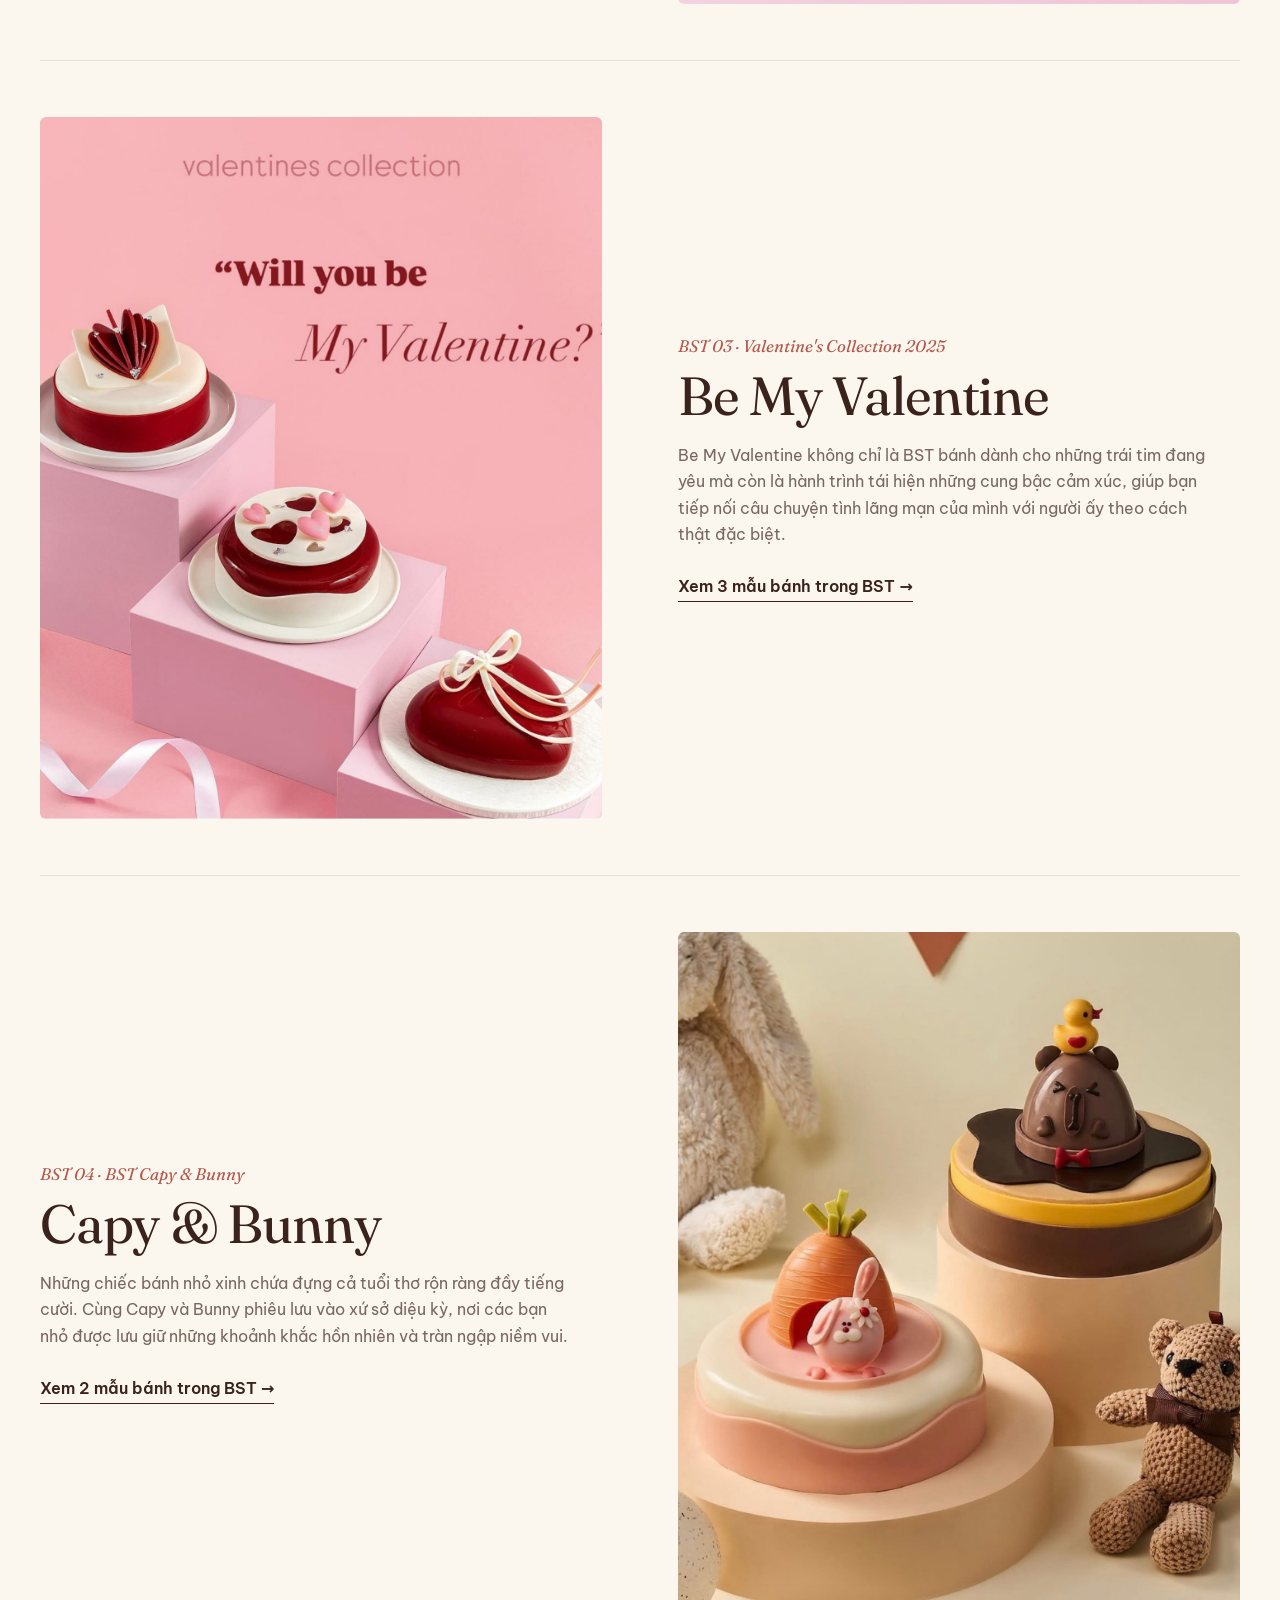
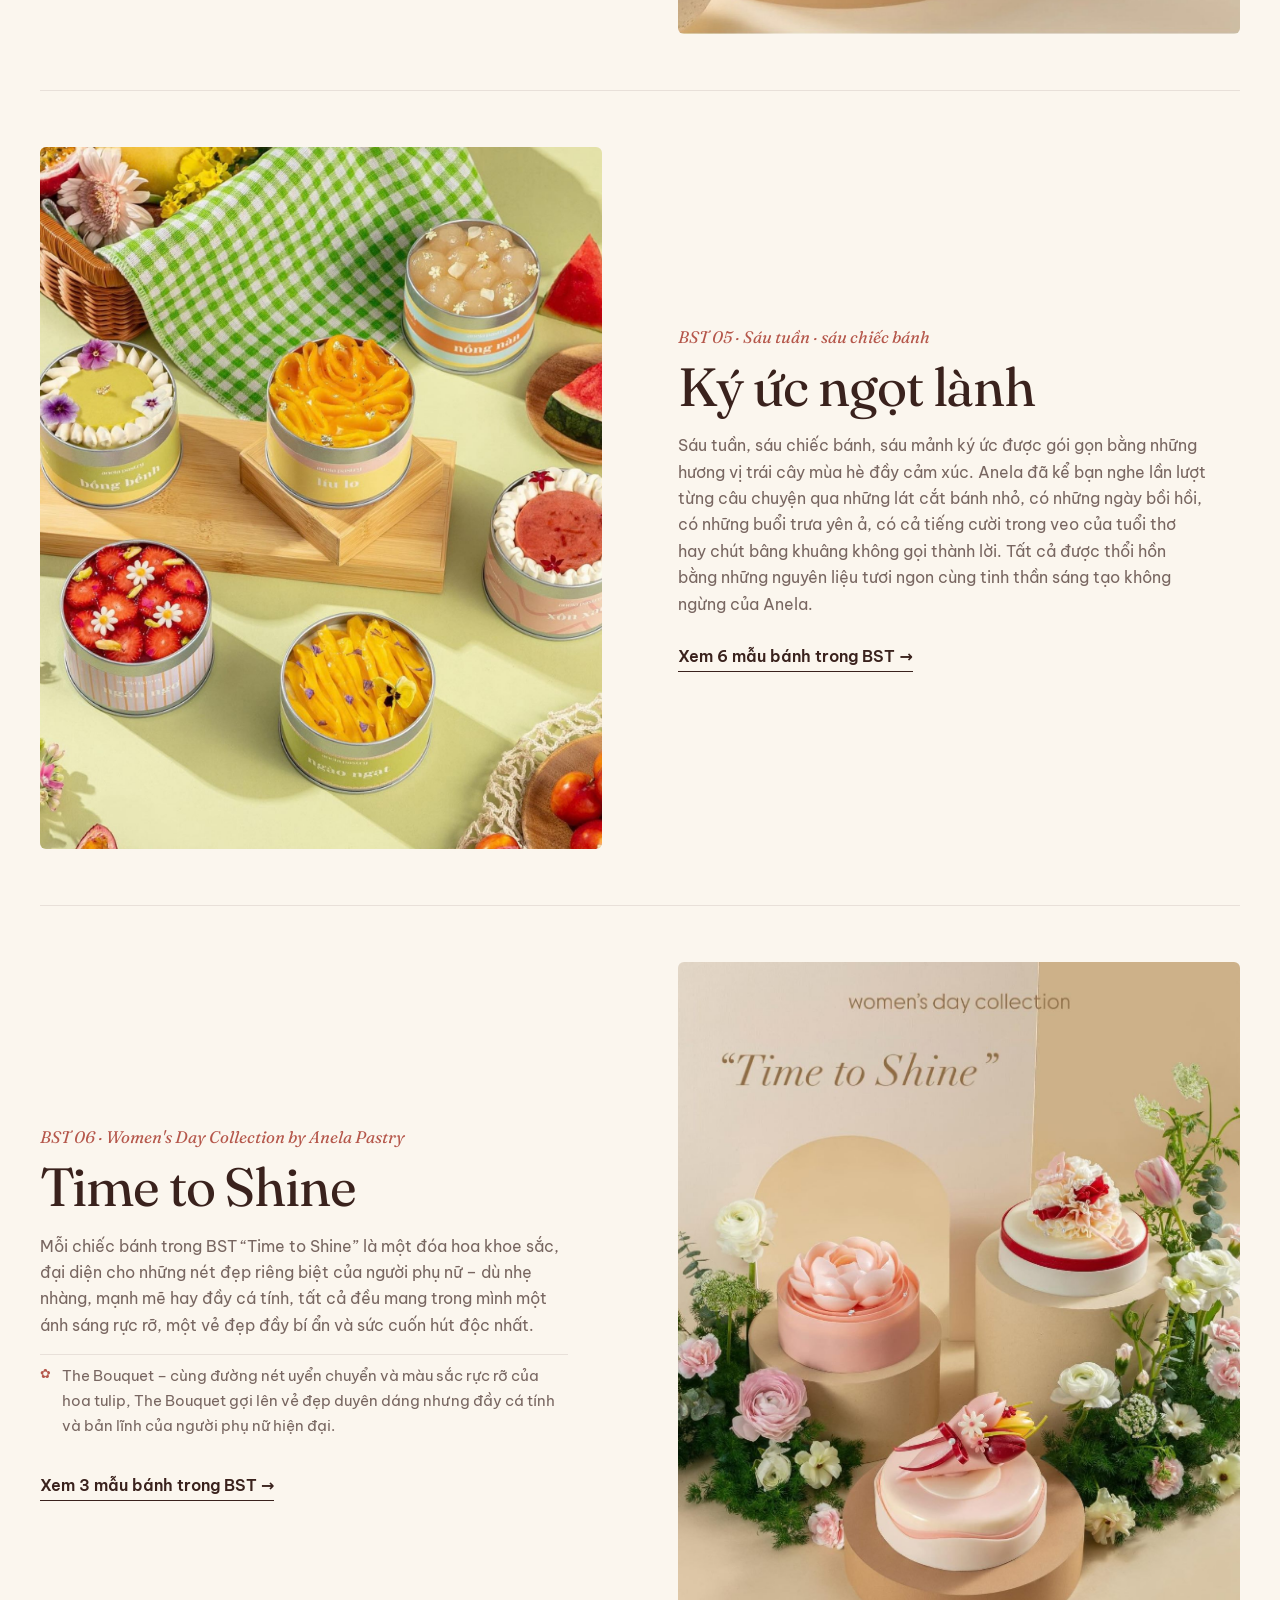
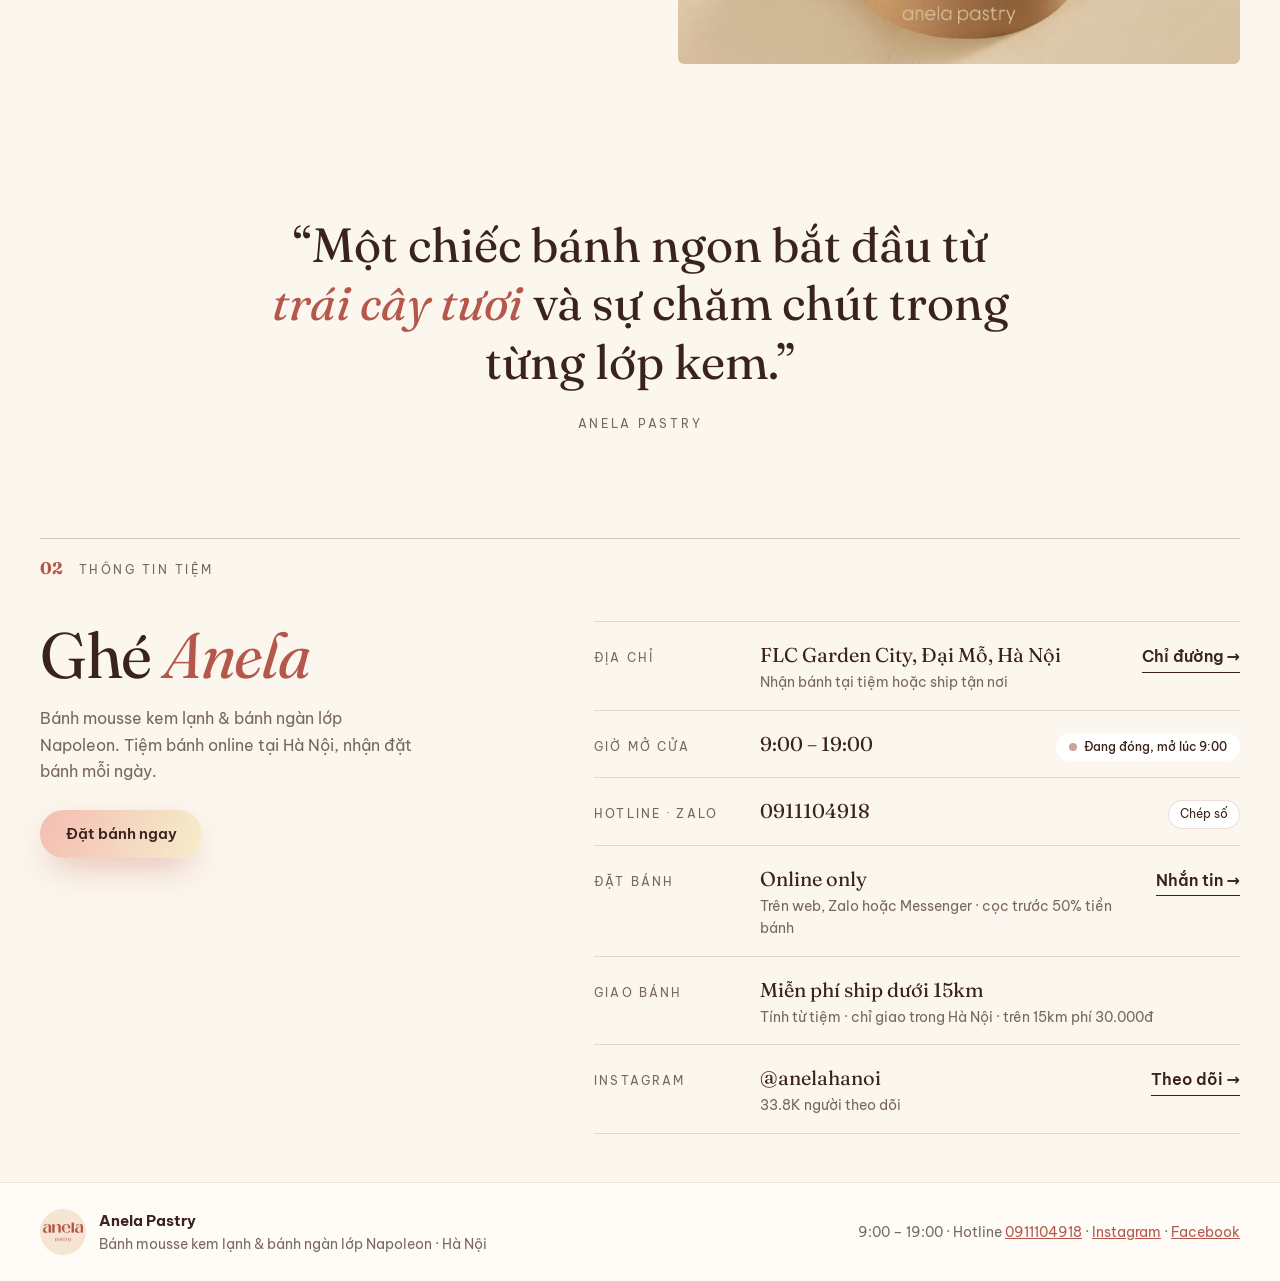
==== commit f5c77de6: "Thêm mục Về Chúng Tôi ở trang chủ Co-Authored-By: Claude Opus 5.5 <noreply@anthropic.com>" ====
--- a/index.html
+++ b/index.html
@@ -24,7 +24,17 @@
           <a class="hero-link" href="tim-mau.html">Tìm mẫu →</a>
         </div>
       </div>
-      <a class="hero-cuon" href="#bst" aria-label="Cuộn xuống xem bộ sưu tập"></a>
+      <a class="hero-cuon" href="#ve-chung-toi" aria-label="Cuộn xuống"></a>
+    </section>
+
+    <section class="wrap ve-khoi" id="ve-chung-toi">
+      <div class="ve-chung-toi">
+        <div class="ve-noi">
+          <h2>Về Chúng Tôi</h2>
+          <p>Anela Pastry ra đời từ niềm đam mê mang đến những trải nghiệm bánh ngọt cao cấp và tinh tế. Nổi bật với dòng bánh Mousse kem lạnh mềm mịn tươi mát và Napoleon ngàn lớp giòn xốp, từng sản phẩm tại Anela là sự hòa quyện hoàn hảo giữa hương vị nguyên bản, kết cấu độc đáo và nghệ thuật trình bày chỉn chu – cùng bạn tạo nên những khoảnh khắc trọn vẹn đáng nhớ.</p>
+          <a class="btn btn-primary" href="tim-mau.html">Xem các mẫu bánh</a>
+        </div>
+      </div>
     </section>
 
     <section class="wrap toc-khoi" id="bst">
--- a/css/style.css
+++ b/css/style.css
@@ -259,8 +259,26 @@
   .nav.tren-anh .links a:hover, .nav.tren-anh .links a.active { color: #fff; background: none; border-bottom-color: #fff; }
 }
 
+/* Về Chúng Tôi: ảnh bánh làm nền, chữ đặt trên phần nền trống bên trái */
+.ve-khoi { padding-top: 4.5rem; scroll-margin-top: 20px; }
+.ve-chung-toi {
+  position: relative; isolation: isolate; display: flex; align-items: center; min-height: 540px;
+  padding: clamp(2rem, 6vw, 5rem); border-radius: 6px; overflow: hidden; background: #E9CBA6;
+}
+.ve-chung-toi::before, .ve-chung-toi::after { content: ""; position: absolute; inset: 0; z-index: -1; }
+/* Ảnh nằm 2/3 bên phải, mép trái mờ dần vào nền */
+.ve-chung-toi::before {
+  left: auto; width: 66%; background: url("../images/ve-chung-toi.jpg") center 62% / cover no-repeat;
+  -webkit-mask-image: linear-gradient(90deg, transparent 0, #000 30%); mask-image: linear-gradient(90deg, transparent 0, #000 30%);
+}
+.ve-chung-toi::after { background: linear-gradient(90deg, rgba(251, 240, 228, .9) 0%, rgba(251, 240, 228, .72) 34%, rgba(251, 240, 228, 0) 58%); }
+.ve-noi { max-width: 520px; }
+.ve-noi h2 { font-weight: 500; font-size: clamp(2.4rem, 5vw, 4rem); margin-bottom: 1.2rem; }
+.ve-noi p { font-size: 1.05rem; line-height: 1.8; color: #5A3A30; }
+.ve-noi .btn { margin-top: 1.8rem; }
+
 /* Bộ sưu tập: ảnh vuông, tên ở giữa, nút xem */
-.toc-khoi { padding-top: 4rem; scroll-margin-top: 20px; }
+.toc-khoi { padding-top: 4.5rem; scroll-margin-top: 20px; }
 .toc-khoi .rule { margin-top: 0; }
 .toc { display: grid; grid-template-columns: repeat(3, 1fr); gap: 3rem 2rem; text-align: center; }
 .toc-item { display: block; text-decoration: none; }
@@ -517,7 +535,11 @@
 @media (max-width: 760px) {
   .hero-anh-noi { padding-block: 7rem 5.5rem; }
   .hero-quote { font-size: 1rem; }
-  .toc-khoi { padding-top: 3.5rem; }
+  .toc-khoi { padding-top: 3rem; }
+  .ve-khoi { padding-top: 2.5rem; }
+  .ve-chung-toi { min-height: 0; padding: 2rem 1.4rem 18rem; }
+  .ve-chung-toi::before { top: auto; width: 100%; height: 62%; -webkit-mask-image: linear-gradient(180deg, transparent 0, #000 35%); mask-image: linear-gradient(180deg, transparent 0, #000 35%); }
+  .ve-chung-toi::after { background: linear-gradient(180deg, rgba(251, 240, 228, .92) 0%, rgba(251, 240, 228, .8) 50%, rgba(251, 240, 228, 0) 75%); }
   .toc { gap: 2rem .9rem; }
   .toc-item b { font-size: 1.05rem; }
   .toc-item small { font-size: .8rem; }
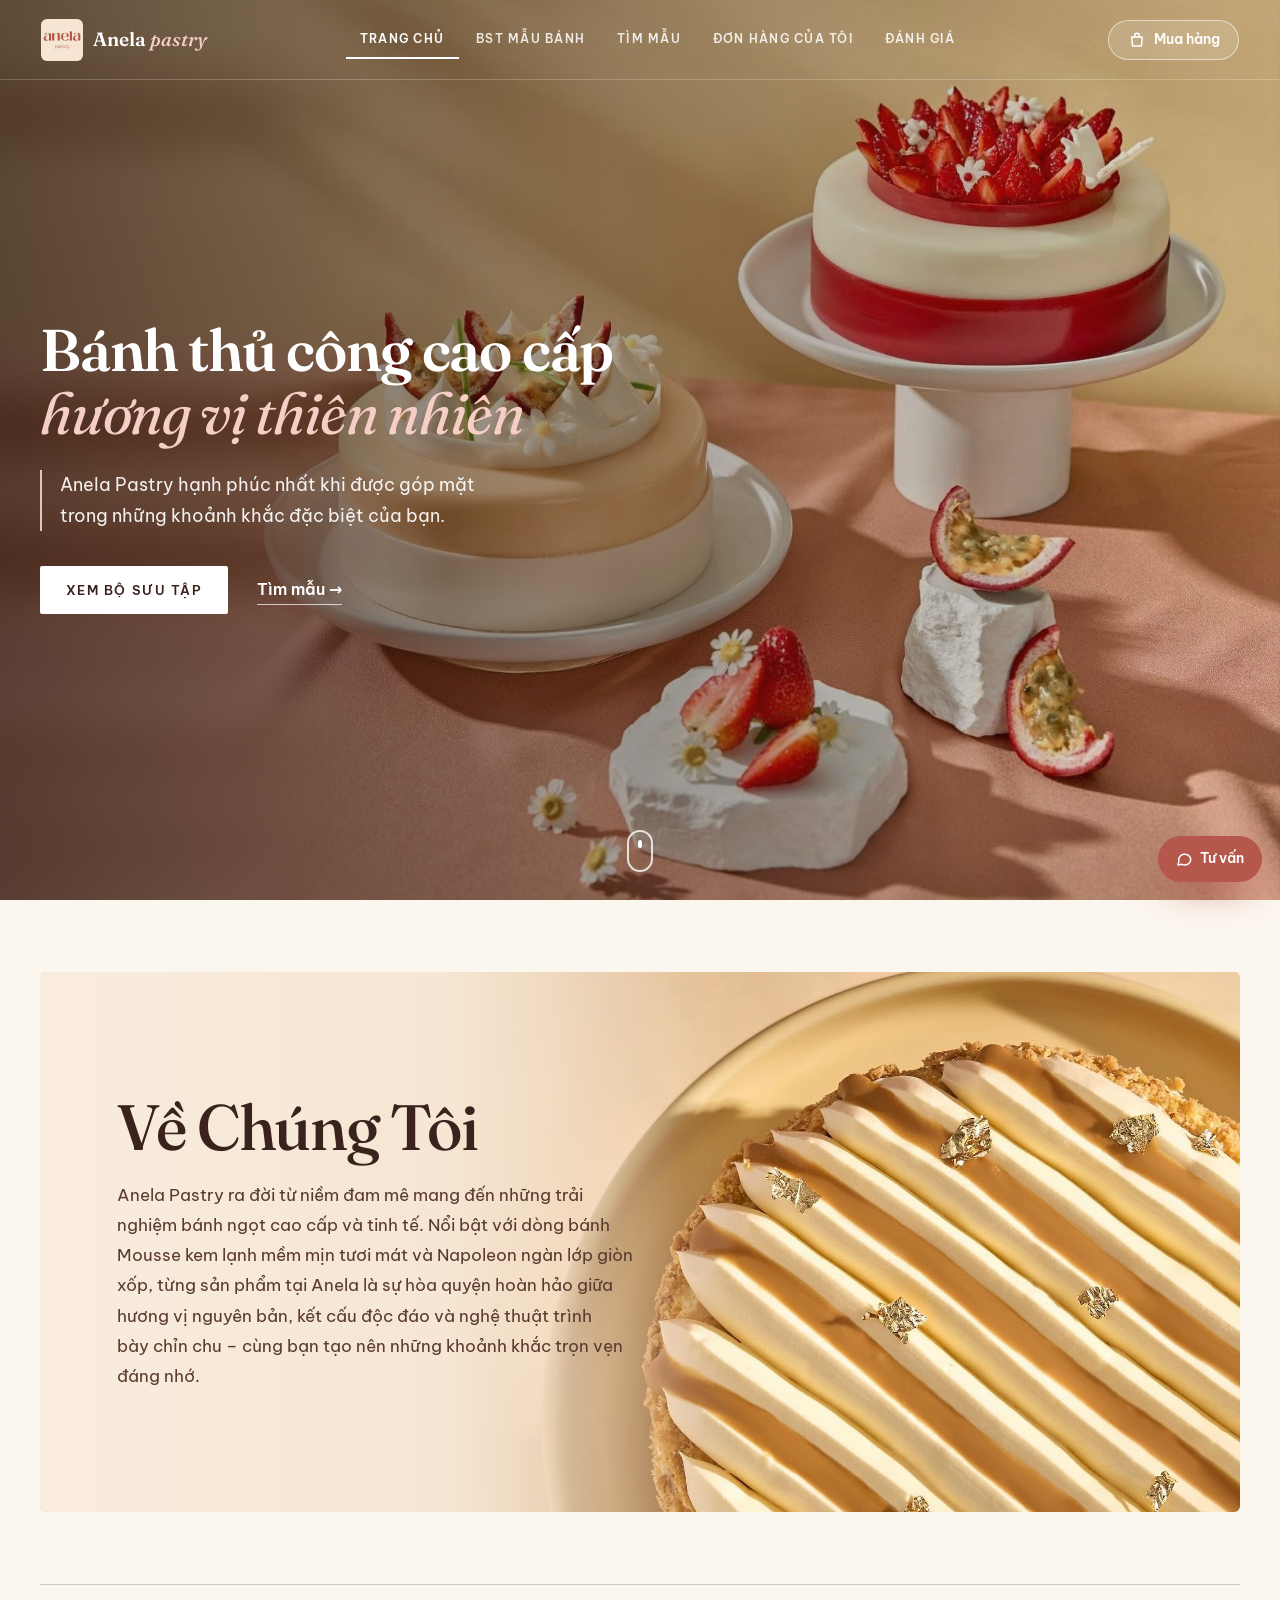
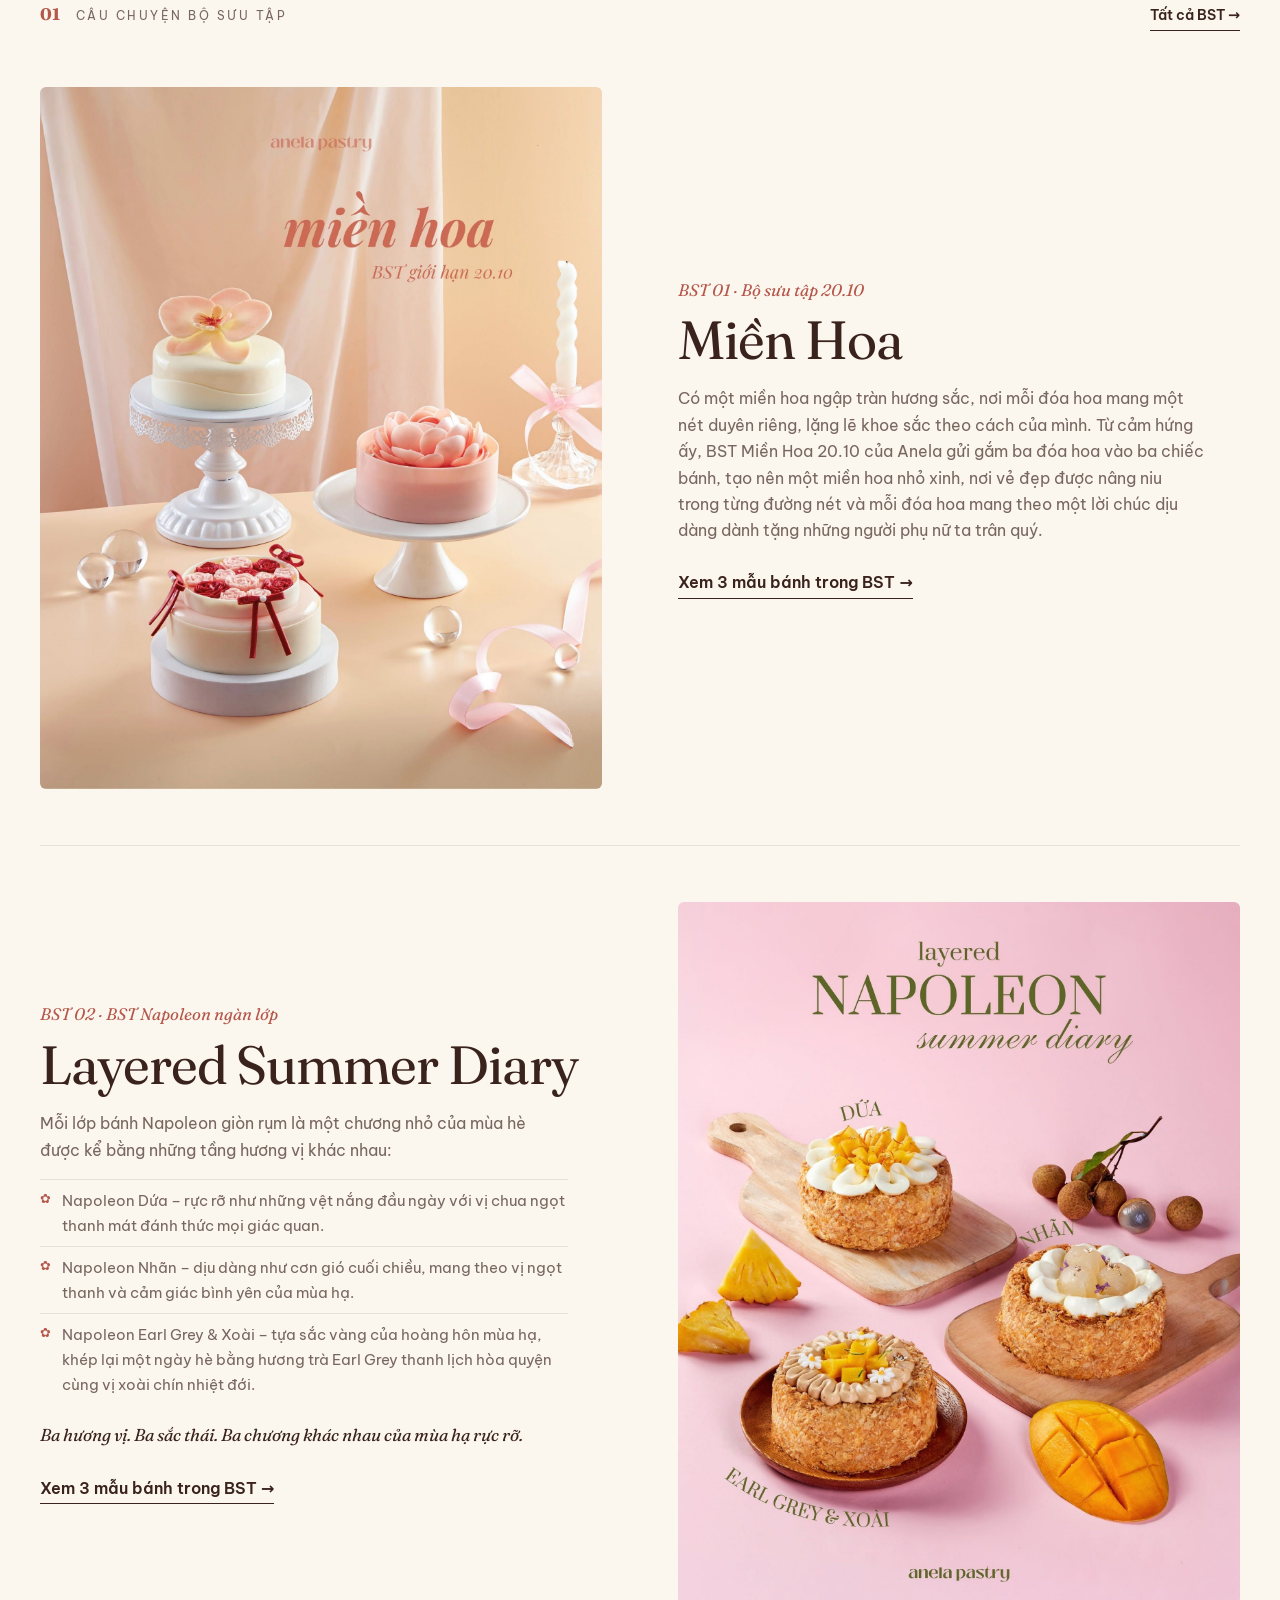
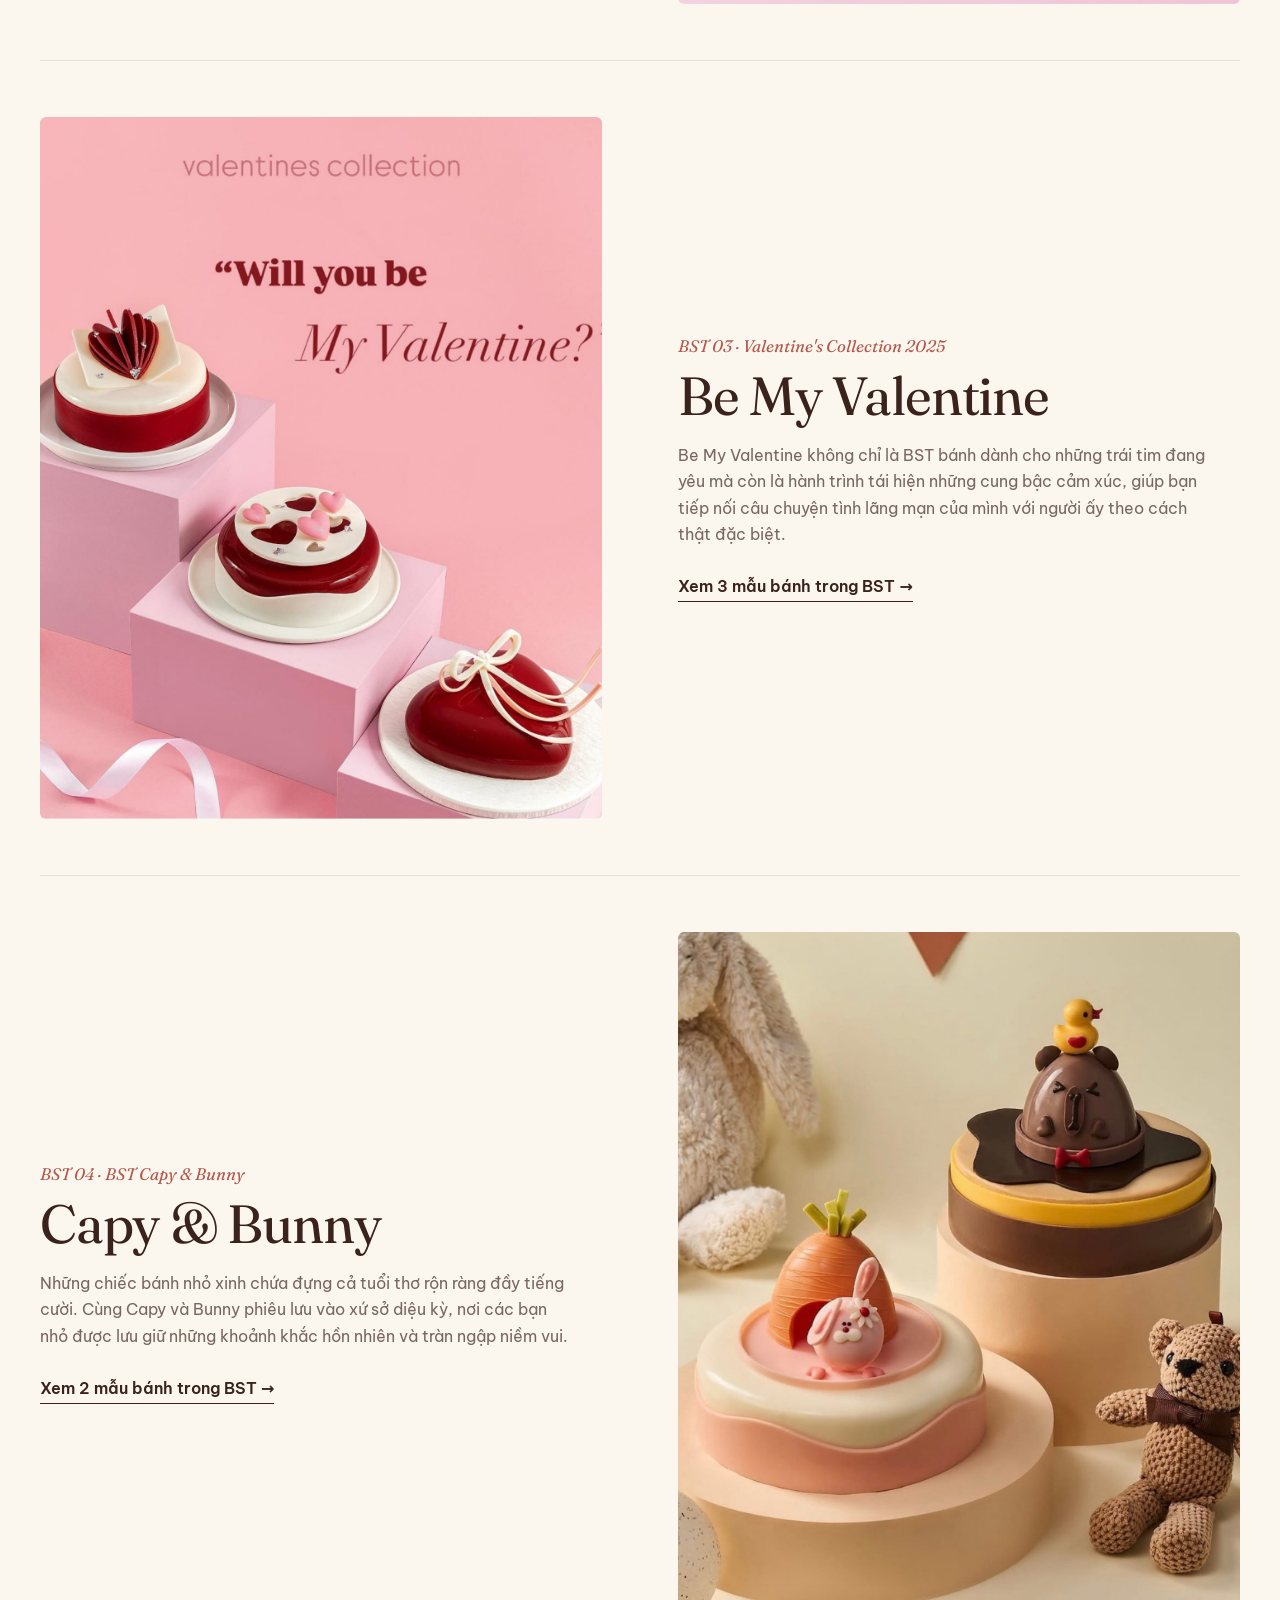
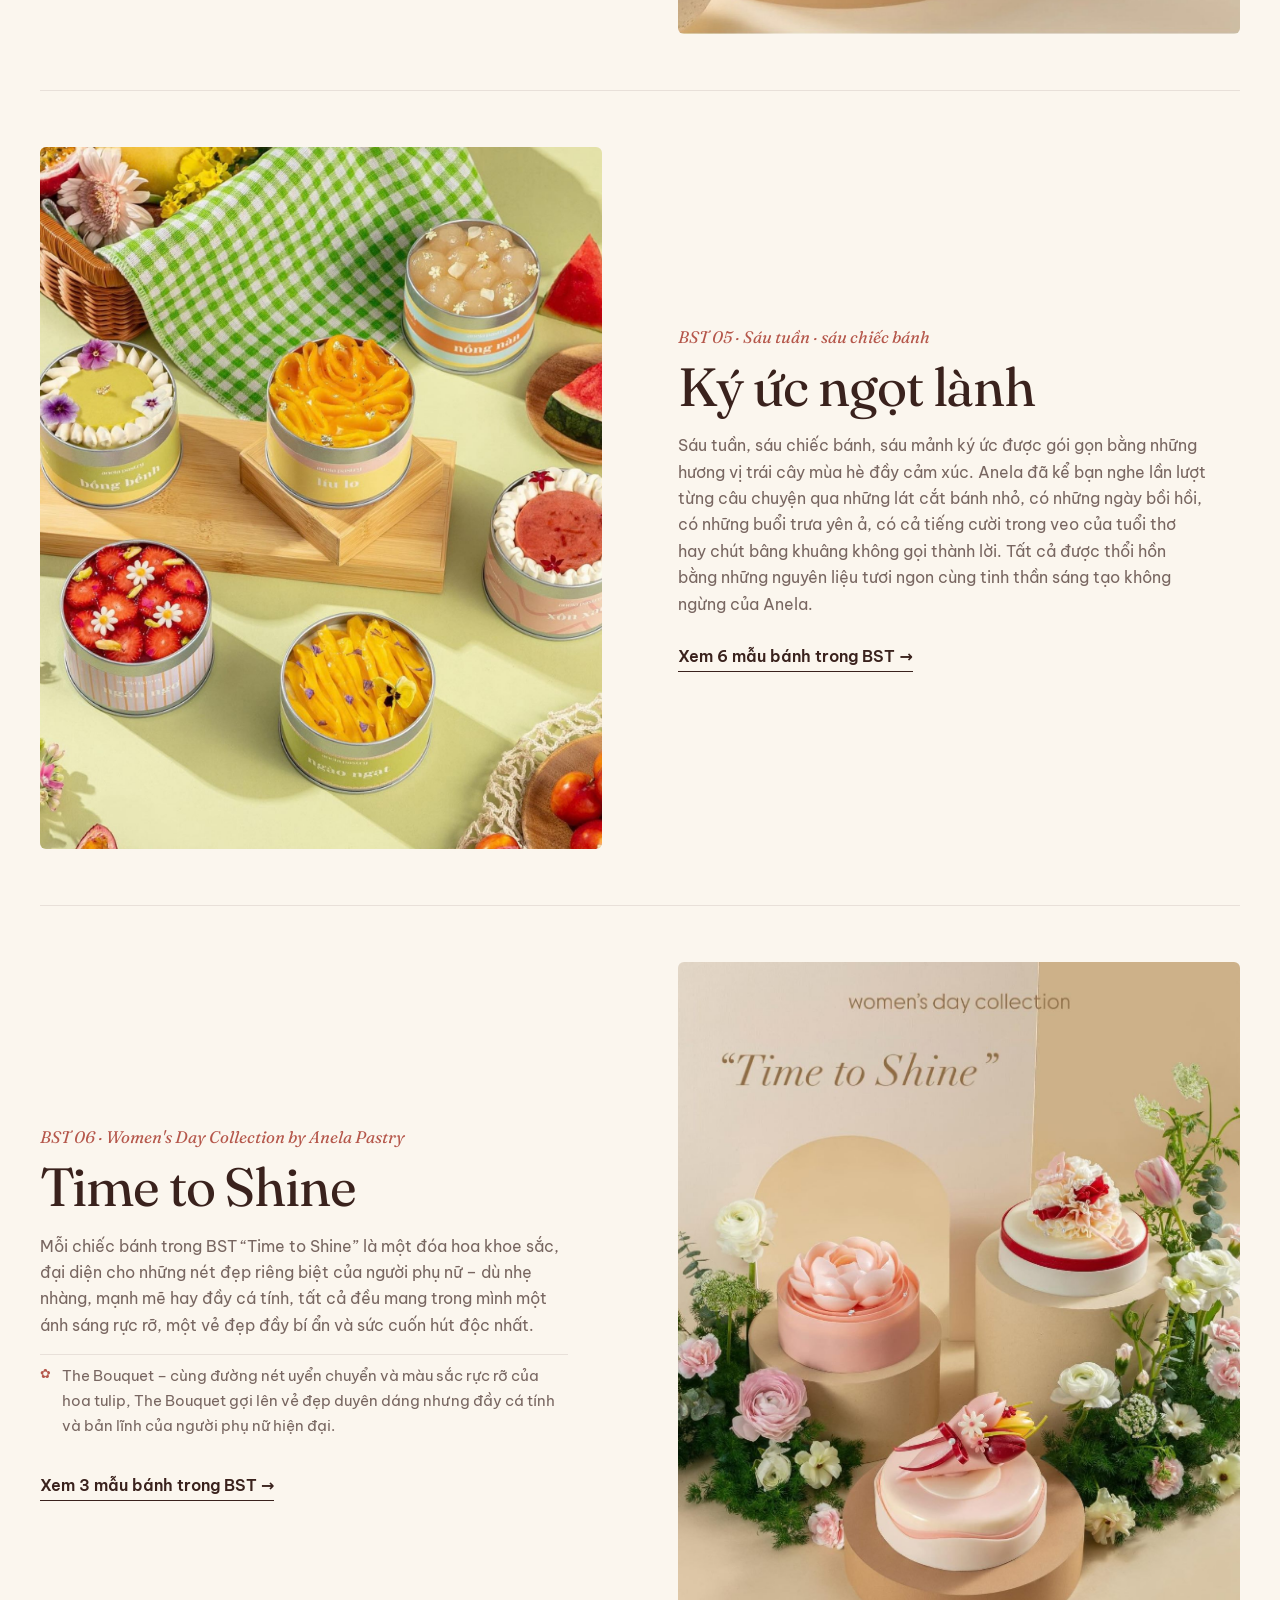
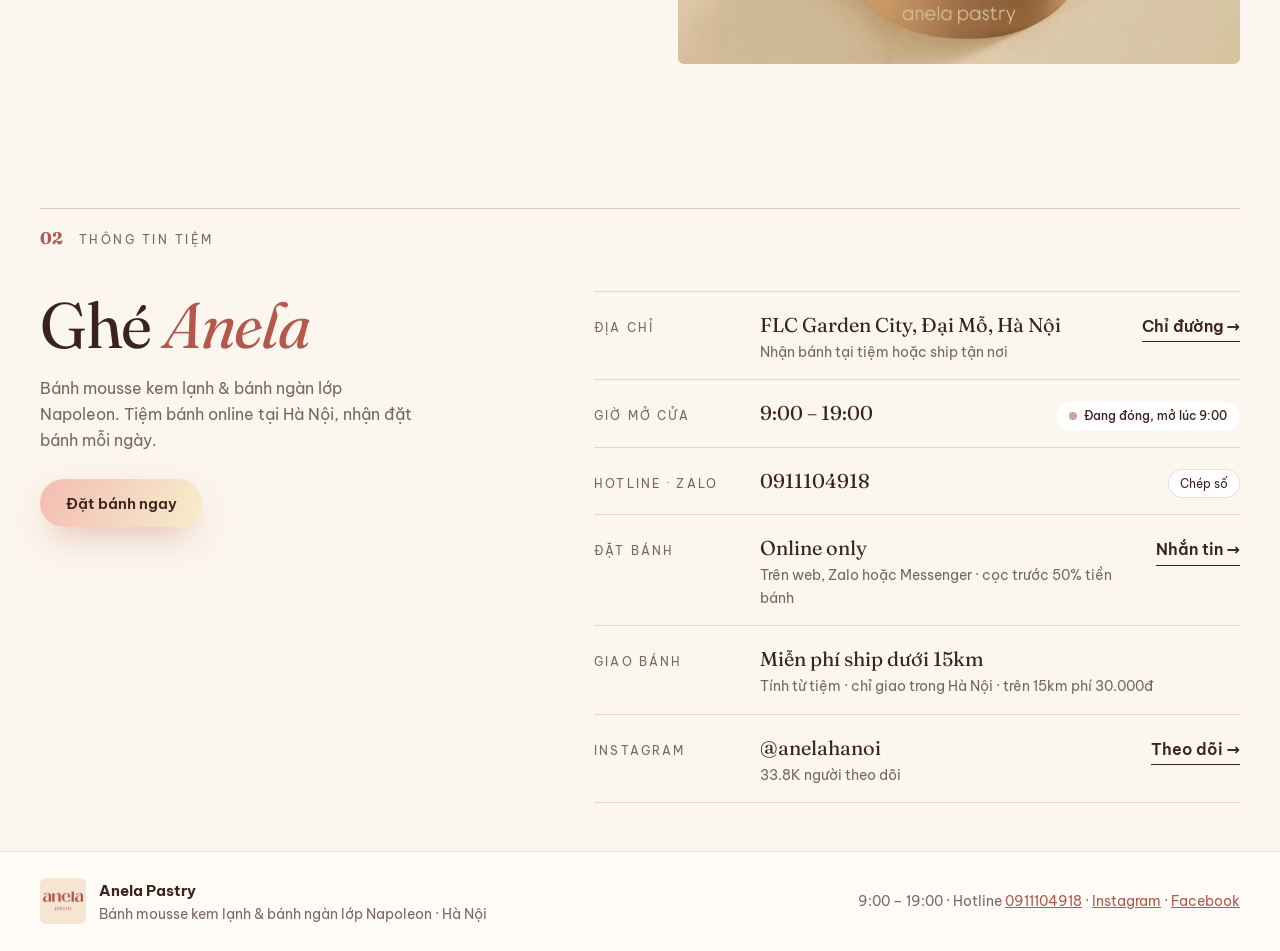
==== commit 6ae5692e: "Bỏ nút và câu trích dẫn ở trang chủ, logo vuông Co-Authored-By: Claude Opus 5.5 <noreply@anthropic.c" ====
--- a/index.html
+++ b/index.html
@@ -32,7 +32,6 @@
         <div class="ve-noi">
           <h2>Về Chúng Tôi</h2>
           <p>Anela Pastry ra đời từ niềm đam mê mang đến những trải nghiệm bánh ngọt cao cấp và tinh tế. Nổi bật với dòng bánh Mousse kem lạnh mềm mịn tươi mát và Napoleon ngàn lớp giòn xốp, từng sản phẩm tại Anela là sự hòa quyện hoàn hảo giữa hương vị nguyên bản, kết cấu độc đáo và nghệ thuật trình bày chỉn chu – cùng bạn tạo nên những khoảnh khắc trọn vẹn đáng nhớ.</p>
-          <a class="btn btn-primary" href="tim-mau.html">Xem các mẫu bánh</a>
         </div>
       </div>
     </section>
@@ -40,11 +39,6 @@
     <section class="wrap toc-khoi" id="bst">
       <div class="rule"><b>01</b> Câu chuyện bộ sưu tập <a class="text-link" href="bo-suu-tap.html">Tất cả BST →</a></div>
       <div id="stories"></div>
-    </section>
-
-    <section class="wrap pull">
-      <blockquote>“Một chiếc bánh ngon bắt đầu từ <em>trái cây tươi</em> và sự chăm chút trong từng lớp kem.”</blockquote>
-      <cite>Anela Pastry</cite>
     </section>
 
     <section class="wrap">
--- a/css/style.css
+++ b/css/style.css
@@ -104,7 +104,7 @@
   box-shadow: 0 16px 40px -24px rgba(140, 70, 50, .45);
 }
 .brand { display: flex; align-items: center; gap: .6rem; text-decoration: none; flex: none; }
-.brand img { width: 42px; height: 42px; border-radius: 50%; object-fit: cover; }
+.brand img { width: 42px; height: 42px; border-radius: 6px; object-fit: cover; }
 .brand span { font-family: var(--font-display); font-weight: 600; font-size: 1.2rem; }
 .brand em { font-weight: 500; color: var(--accent); }
 .links { display: flex; gap: .2rem; }
@@ -204,7 +204,7 @@
 
 .kicker { font-size: .78rem; letter-spacing: .22em; text-transform: uppercase; color: var(--muted); }
 .kicker b { color: var(--accent); font-weight: 600; }
-.story h2 em, .pull em, .visit h2 em { font-style: italic; color: var(--accent); }
+.story h2 em, .visit h2 em { font-style: italic; color: var(--accent); }
 
 /* Màn hình đầu trang chủ: ảnh nền toàn màn hình.
    Ảnh gốc (hero-ngang.jpg) nằm sát phải, cao vừa màn hình nên luôn thấy trọn hai chiếc bánh, không phóng to;
@@ -275,7 +275,6 @@
 .ve-noi { max-width: 520px; }
 .ve-noi h2 { font-weight: 500; font-size: clamp(2.4rem, 5vw, 4rem); margin-bottom: 1.2rem; }
 .ve-noi p { font-size: 1.05rem; line-height: 1.8; color: #5A3A30; }
-.ve-noi .btn { margin-top: 1.8rem; }
 
 /* Bộ sưu tập: ảnh vuông, tên ở giữa, nút xem */
 .toc-khoi { padding-top: 4.5rem; scroll-margin-top: 20px; }
@@ -338,9 +337,6 @@
 .story .body { margin-top: 1.1rem; max-width: 48ch; color: var(--muted); }
 .origin { font-family: var(--font-display); font-style: italic; font-size: 1.08rem; line-height: 1.6; }
 
-.pull { text-align: center; padding-block: 6rem 1rem; }
-.pull blockquote { margin: 0 auto; max-width: 24ch; font-family: var(--font-display); font-size: clamp(1.9rem, 4vw, 3rem); line-height: 1.22; }
-.pull cite { display: block; margin-top: 1.4rem; font-style: normal; font-size: .78rem; letter-spacing: .22em; text-transform: uppercase; color: var(--muted); }
 
 
 .visit { display: grid; grid-template-columns: .85fr 1.15fr; gap: clamp(2rem, 6vw, 5rem); padding-top: 2.4rem; }
@@ -492,7 +488,7 @@
 .site-footer { margin-top: 3rem; padding-block: 1.6rem; background: rgba(255, 252, 248, .9); border-top: 1px solid var(--line); }
 .footer-inner { display: flex; justify-content: space-between; align-items: center; gap: 1rem; flex-wrap: wrap; font-size: .85rem; color: var(--muted); }
 .footer-brand { display: flex; align-items: center; gap: .8rem; }
-.footer-brand img { width: 46px; height: 46px; border-radius: 50%; }
+.footer-brand img { width: 46px; height: 46px; border-radius: 6px; }
 .footer-brand b { display: block; color: var(--fg); font-size: .95rem; }
 .site-footer a { color: var(--accent); }
 
@@ -552,7 +548,6 @@
   .story:nth-child(even) .story-img { order: 0; }
   .story-img .thumb { aspect-ratio: 4 / 3; }
   .story-img .thumb svg.cake { width: 58%; }
-  .pull { padding-block: 4rem 0; }
   .visit-list > div { grid-template-columns: 1fr auto; }
   .visit-list dt { grid-column: 1 / -1; }
 }
